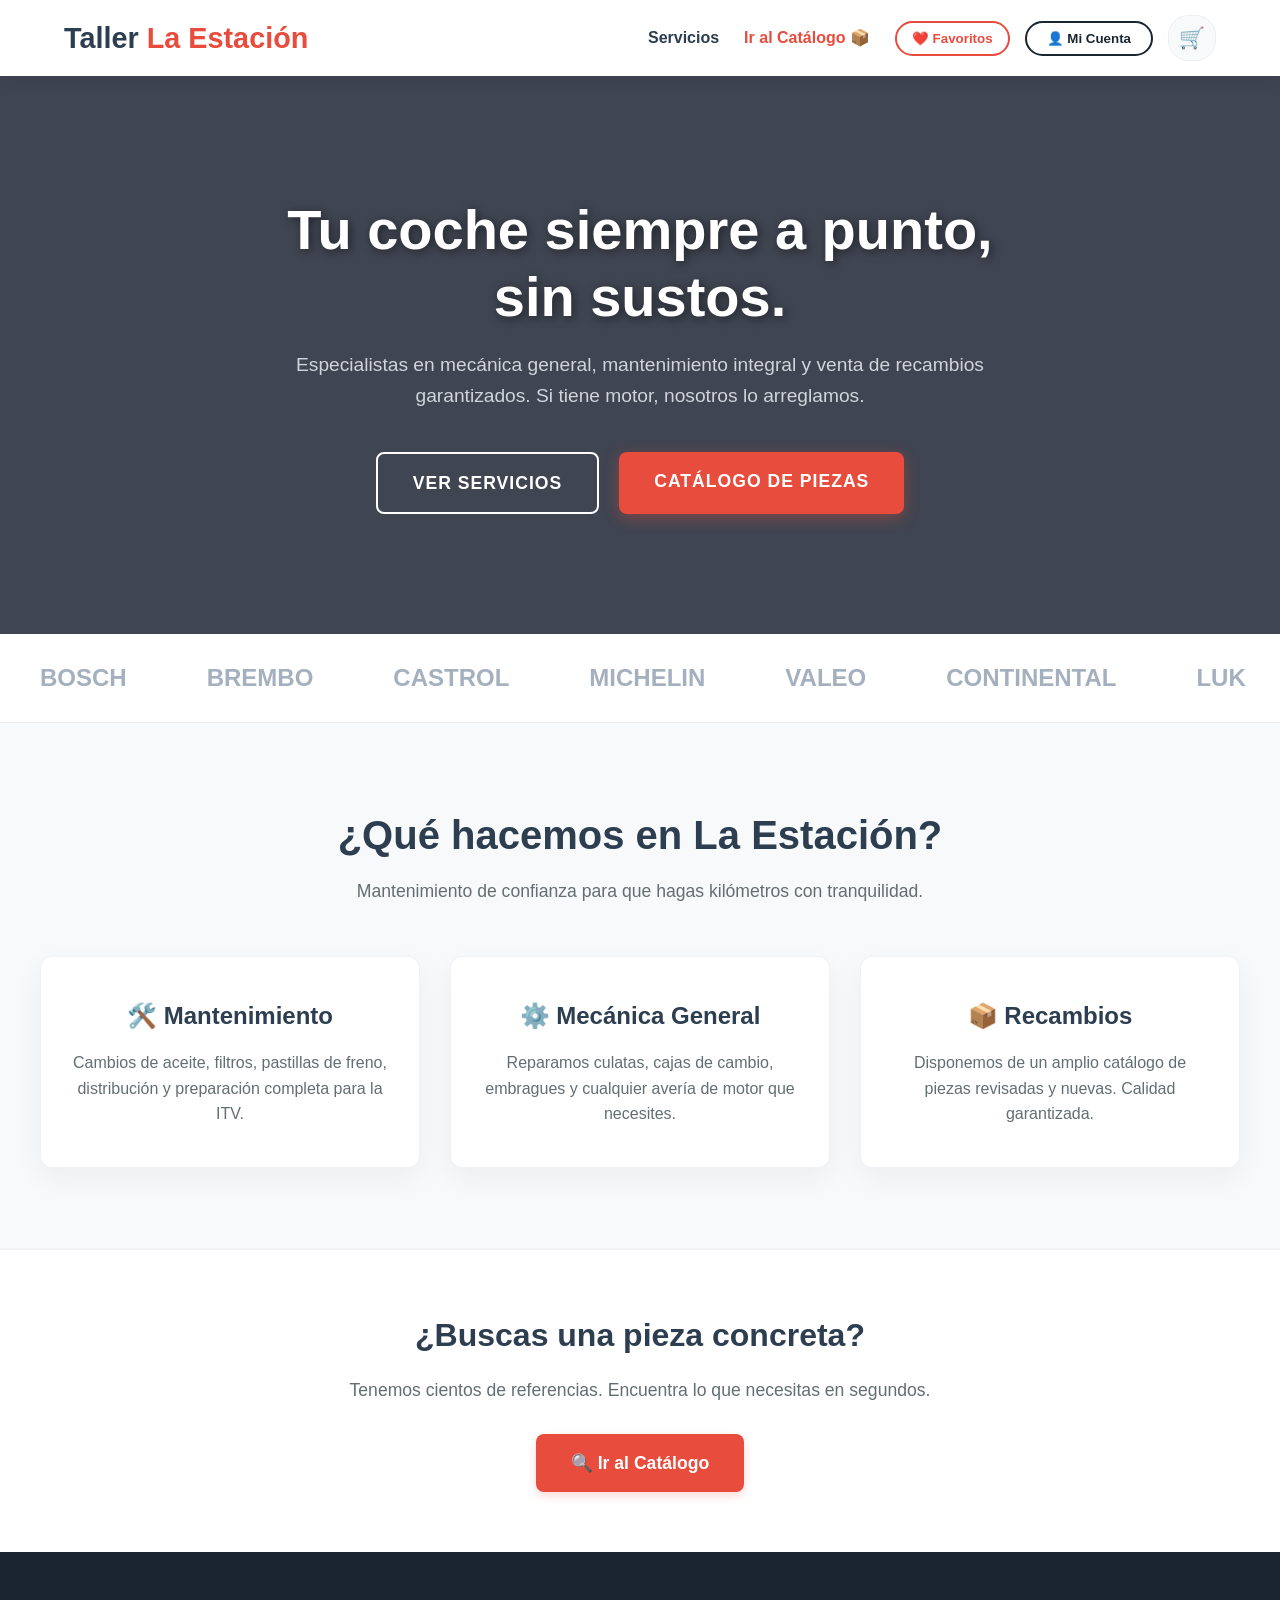
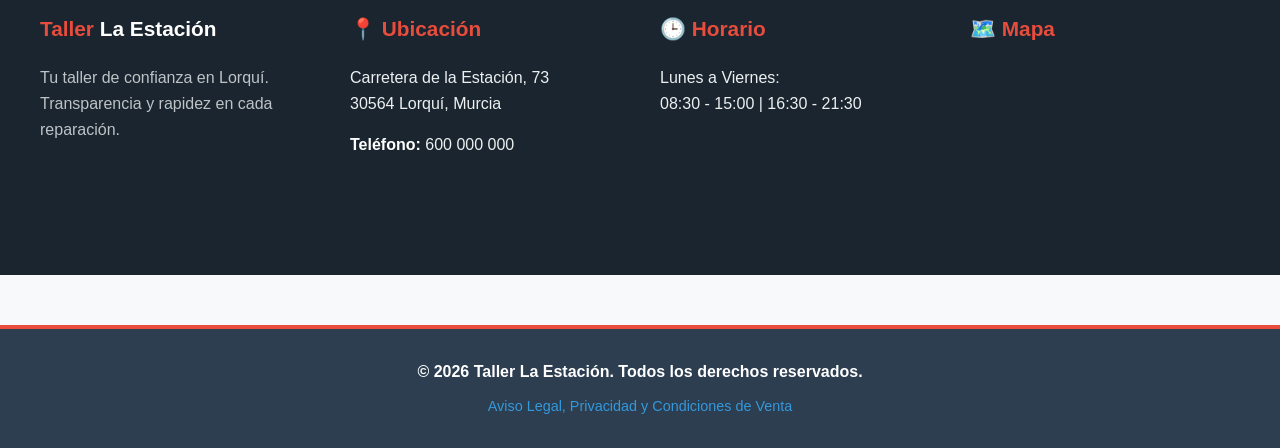
==== index.html @ 9301e105 "ya" ====
<!DOCTYPE html>
<html lang="es">
<head>
    <meta charset="UTF-8">
    <meta name="viewport" content="width=device-width, initial-scale=1.0">
    <title>Taller La Estación | Recambios y Mecánica</title>
    <link rel="stylesheet" href="css/style.css">
    
    <style>
        /* Hero Section Premium */
        .hero {
            background-image: linear-gradient(rgba(17, 24, 39, 0.8), rgba(17, 24, 39, 0.8)), url('https://images.unsplash.com/photo-1619642751034-765dfdf7c58e?q=80&w=1920&auto=format&fit=crop');
            background-size: cover;
            background-position: center;
            background-attachment: fixed;
            color: white;
            padding: 120px 20px;
            text-align: center;
        }

        .hero-contenido { max-width: 800px; margin: 0 auto; animation: aparecer 1s ease-out; }
        @keyframes aparecer { from { opacity: 0; transform: translateY(20px); } to { opacity: 1; transform: translateY(0); } }

        .hero h1 { font-size: 3.5em; margin-bottom: 20px; line-height: 1.2; text-shadow: 2px 2px 10px rgba(0,0,0,0.5); }
        .hero p { font-size: 1.2em; margin-bottom: 40px; color: #d1d5db; line-height: 1.6; }

        .botones-hero { display: flex; gap: 20px; justify-content: center; flex-wrap: wrap; }
        .botones-hero .btn-rojo { padding: 15px 35px; font-size: 1.1em; border-radius: 8px; box-shadow: 0 4px 15px rgba(231, 76, 60, 0.4); text-transform: uppercase; letter-spacing: 1px; }

        /* ANIMACIÓN CINTA DE MARCAS */
        .marcas-asociadas {
            background: #fff;
            padding: 25px 0;
            border-bottom: 1px solid #eee;
            overflow: hidden;
            white-space: nowrap;
        }
        .marcas-track {
            display: inline-block;
            animation: carrusel 20s linear infinite;
        }
        .marcas-track:hover { animation-play-state: paused; }
        .marcas-track span {
            margin: 0 40px;
            font-size: 1.5em;
            font-weight: bold;
            color: #a4b0be;
            text-transform: uppercase;
            display: inline-block;
            transition: all 0.3s ease;
            cursor: pointer;
        }
        .marcas-track span:hover {
            color: #e74c3c;
            transform: scale(1.2);
            text-shadow: 0 4px 10px rgba(231, 76, 60, 0.2);
        }
        @keyframes carrusel {
            0% { transform: translateX(0); }
            100% { transform: translateX(-50%); }
        }

        /* Tarjetas de Servicios */
        .seccion-servicios { padding: 80px 20px; background-color: #f8f9fa; }
        .titulo-seccion { text-align: center; margin-bottom: 50px; }
        .titulo-seccion h2 { font-size: 2.5em; color: #2c3e50; margin-bottom: 10px; }
        .grid-servicios { display: grid; grid-template-columns: repeat(auto-fit, minmax(300px, 1fr)); gap: 30px; max-width: 1200px; margin: 0 auto; }
        .tarjeta-servicio { background: white; padding: 40px 30px; border-radius: 12px; box-shadow: 0 10px 30px rgba(0,0,0,0.05); transition: all 0.3s; border: 1px solid #f1f2f6; text-align: center; }
        .tarjeta-servicio:hover { transform: translateY(-10px); box-shadow: 0 15px 40px rgba(0,0,0,0.1); border-color: #e74c3c; }
        .tarjeta-servicio h3 { color: #2c3e50; font-size: 1.5em; margin-bottom: 15px; }
        .tarjeta-servicio p { color: #636e72; line-height: 1.6; }

        /* Footer */
        .pie-pagina { background: #1a252f; color: #ecf0f1; padding: 60px 20px 20px; }
        .footer-contenedor { display: grid; grid-template-columns: repeat(auto-fit, minmax(250px, 1fr)); gap: 40px; max-width: 1200px; margin: 0 auto; margin-bottom: 40px; }
        .footer-columna h3 { color: #e74c3c; margin-bottom: 20px; font-size: 1.3em; }
        .footer-creditos { text-align: center; border-top: 1px solid #2c3e50; padding-top: 20px; color: #7f8c8d; }

        /* AJUSTES PARA MÓVIL */
        @media (max-width: 768px) {
            .cabecera { flex-direction: column; height: auto; padding: 15px; gap: 15px; }
            .logo h2 { font-size: 1.6em !important; }
            .menu { gap: 25px; width: 100%; justify-content: center; flex-wrap: wrap; }
            .menu a { font-size: 0.95em; }
            .hero { padding: 80px 15px; }
            .hero h1 { font-size: 2.2em; }
            .hero p { font-size: 1.1em; }
            .botones-hero { flex-direction: column; width: 100%; padding: 0 20px; }
            .botones-hero .btn-rojo { width: 100%; text-align: center; }
            .titulo-seccion h2 { font-size: 2em; }
        }
    </style>
</head>
<body>

    <header class="cabecera">
        <div class="logo">
            <h2 style="margin: 0; color: #2c3e50; font-size: 1.8em; transition: 0.3s;">Taller <span style="color: #e74c3c;">La Estación</span></h2>
        </div>
        <nav class="menu">
            <a href="index.html#servicios" style="font-weight: bold; color: #2c3e50; text-decoration: none;">Servicios</a>
            <a href="recambios.html" style="font-weight: bold; color: #e74c3c; text-decoration: none;">Ir al Catálogo 📦</a>
            
            <div style="margin-left: auto; display: flex; align-items: center; gap: 15px;">
                <button onclick="verFavoritos()" style="background: transparent; color: #e74c3c; border: 2px solid #e74c3c; padding: 8px 15px; border-radius: 25px; font-weight: bold; cursor: pointer; transition: all 0.3s ease;">❤️ Favoritos</button>
                
                <button onclick="abrirLogin()" id="btn-usuario-nav" style="background: transparent; color: #1a252f; border: 2px solid #1a252f; padding: 8px 20px; border-radius: 25px; font-weight: bold; cursor: pointer; transition: all 0.3s ease;">👤 Mi Cuenta</button>

                <div id="contenedor-carrito-nav" onclick="abrirPanelCarrito()" style="position: relative; cursor: pointer; display: flex; align-items: center; background: #f8f9fa; padding: 5px 10px; border-radius: 20px; border: 1px solid #eee;">
                    <span style="font-size: 1.3em;">🛒</span>
                    <span id="contador-carrito" style="position: absolute; top: -5px; right: -5px; background: #e74c3c; color: white; border-radius: 50%; padding: 2px 6px; font-size: 0.75em; font-weight: 900; display: none;">0</span>
                </div>
            </div>
        </nav>
    </header>

    <section class="hero">
        <div class="hero-contenido">
            <h1>Tu coche siempre a punto, sin sustos.</h1>
            <p>Especialistas en mecánica general, mantenimiento integral y venta de recambios garantizados. Si tiene motor, nosotros lo arreglamos.</p>
            <div class="botones-hero">
                <a href="#servicios" class="btn-rojo" style="background: transparent; border: 2px solid white; box-shadow: none; text-decoration: none; color: white;">Ver Servicios</a>
                <a href="recambios.html" class="btn-rojo" style="text-decoration: none; color: white;">Catálogo de Piezas</a>
            </div>
        </div>
    </section>

    <section class="marcas-asociadas">
        <div class="marcas-track">
            <span>BOSCH</span><span>Brembo</span><span>Castrol</span><span>Michelin</span><span>Valeo</span><span>Continental</span><span>LUK</span>
            <span>BOSCH</span><span>Brembo</span><span>Castrol</span><span>Michelin</span><span>Valeo</span><span>Continental</span><span>LUK</span>
        </div>
    </section>

    <section id="servicios" class="seccion-servicios">
        <div class="titulo-seccion">
            <h2>¿Qué hacemos en La Estación?</h2>
            <p style="color: #636e72; font-size: 1.1em;">Mantenimiento de confianza para que hagas kilómetros con tranquilidad.</p>
        </div>

        <div class="grid-servicios">
            <div class="tarjeta-servicio">
                <h3>🛠️ Mantenimiento</h3>
                <p>Cambios de aceite, filtros, pastillas de freno, distribución y preparación completa para la ITV.</p>
            </div>

            <div class="tarjeta-servicio">
                <h3>⚙️ Mecánica General</h3>
                <p>Reparamos culatas, cajas de cambio, embragues y cualquier avería de motor que necesites.</p>
            </div>

            <div class="tarjeta-servicio">
                <h3>📦 Recambios</h3>
                <p>Disponemos de un amplio catálogo de piezas revisadas y nuevas. Calidad garantizada.</p>
            </div>
        </div>
    </section>
    
    <section class="llamada-catalogo" style="text-align: center; padding: 60px 20px; background-color: #fff; border-top: 2px solid #f1f2f6;">
        <h2 style="font-size: 2em; color: #2c3e50; margin-bottom: 15px;">¿Buscas una pieza concreta?</h2>
        <p style="font-size: 1.1em; color: #636e72; margin-bottom: 30px; max-width: 600px; margin-left: auto; margin-right: auto; line-height: 1.6;">Tenemos cientos de referencias. Encuentra lo que necesitas en segundos.</p>
        <a href="recambios.html" class="btn-rojo" style="font-size: 1.1em; padding: 15px 35px; border-radius: 8px; text-decoration: none; color: white; display: inline-block;">🔍 Ir al Catálogo</a>
    </section>

    <footer id="contacto" class="pie-pagina">
        <div class="footer-contenedor">
            <div class="footer-columna">
                <h3>Taller <span style="color: white;">La Estación</span></h3>
                <p style="color: #bdc3c7; line-height: 1.6;">Tu taller de confianza en Lorquí. Transparencia y rapidez en cada reparación.</p>
            </div>

            <div class="footer-columna">
                <h3>📍 Ubicación</h3>
                <p>Carretera de la Estación, 73</p>
                <p>30564 Lorquí, Murcia</p>
                <p style="margin-top: 15px;"><strong style="color: white;">Teléfono:</strong> 600 000 000</p>
            </div>

            <div class="footer-columna">
                <h3>🕒 Horario</h3>
                <p>Lunes a Viernes:</p>
                <p>08:30 - 15:00 | 16:30 - 21:30</p>
            </div>

            <div class="footer-columna columna-mapa">
                <h3>🗺️ Mapa</h3>
                <div style="border-radius: 8px; overflow: hidden; height: 150px;">
                    <iframe src="https://maps.google.com/maps?q=Carretera%20de%20la%20Estaci%C3%B3n%2C%2073%2C%2030564%20Lorqu%C3%AD%2C%20Murcia&t=&z=15&ie=UTF8&iwloc=&output=embed" width="100%" height="100%" style="border:0;" allowfullscreen="" loading="lazy"></iframe>
                </div>
            </div>
        </div>
        
       
    </footer>

    <div id="panel-carrito" style="position: fixed; top: 0; right: -400px; width: 350px; height: 100%; background: white; z-index: 3000; box-shadow: -5px 0 30px rgba(0,0,0,0.2); transition: 0.4s; display: flex; flex-direction: column;">
        <div style="padding: 25px; background: #2c3e50; color: white; display: flex; justify-content: space-between; align-items: center;">
            <h3 style="margin: 0;">Tu Cesta 📦</h3>
            <span onclick="cerrarPanelCarrito()" style="cursor: pointer; font-size: 1.5em;">×</span>
        </div>
        <div id="lista-carrito" style="flex-grow: 1; overflow-y: auto; padding: 20px;">
            <p style="text-align: center; color: #aaa; margin-top: 50px;">Tu cesta está vacía...</p>
        </div>
        <label style="display:flex; align-items:flex-start; gap:10px; font-size:0.8em; color:#7f8c8d; margin-bottom:15px; cursor:pointer; padding: 10px; background: #f8f9fa; border-radius: 6px; border: 1px solid #eee;">
                <input type="checkbox" id="checkbox-legal-carrito" style="margin-top:2px; transform: scale(1.2);">
                <span>He leído y acepto estrictamente las <a href="legal.html" target="_blank" style="color:#2980b9; text-decoration:underline;">Condiciones de Venta y Devolución</a>. Entiendo que <b>no se reembolsarán piezas manipuladas, montadas o manchadas de grasa</b>.</span>
        </label>
        <div id="footer-carrito" style="padding: 25px; border-top: 1px solid #eee; background: #f8f9fa;">
            <div style="display: flex; justify-content: space-between; margin-bottom: 20px; font-weight: bold; font-size: 1.2em;">
                <span>TOTAL:</span>
                <span id="total-precio-carrito">0.00€</span>
            </div>
            <button onclick="comprobarCheckout()" class="btn-rojo" style="width: 100%; padding: 15px; font-size: 1.1em;">TRAMITAR PEDIDO 💳</button>
        </div>
    </div>
    <div id="overlay-carrito" onclick="cerrarPanelCarrito()" style="display: none; position: fixed; top: 0; left: 0; width: 100%; height: 100%; background: rgba(0,0,0,0.5); z-index: 2999;"></div>

    <div id="modal-login" class="modal-overlay">
        <div id="auth-card" class="modal-auth-content" style="background: white; width: 90%; max-width: 400px; padding: 40px; border-radius: 20px; position: relative; text-align: center; box-shadow: 0 20px 40px rgba(0,0,0,0.3);">
            <span onclick="cerrarLogin()" style="position: absolute; top: 15px; right: 20px; font-size: 1.5em; cursor: pointer; color: #aaa;">×</span>
            <div id="icono-auth" class="icono-animado" style="font-size: 3.5em; margin-bottom: 10px;">🔑</div>
            <h2 id="titulo-login" style="color: #2c3e50; font-weight: 800; margin-bottom: 5px;">Iniciar Sesión</h2>
            <p id="subtitulo-login" style="color: #7f8c8d; margin-bottom: 25px;">Acceso para clientes de La Estación</p>
            <div id="mensaje-auth" style="display: none; padding: 12px; border-radius: 10px; margin-bottom: 15px; font-size: 0.9em; font-weight: bold;"></div>

            <button onclick="loginGoogle()" style="width: 100%; background: white; color: #333; padding: 12px; border: 2px solid #eee; border-radius: 12px; font-weight: bold; cursor: pointer; display: flex; align-items: center; justify-content: center; gap: 10px; margin-bottom: 15px;">
                <img src="https://upload.wikimedia.org/wikipedia/commons/5/53/Google_%22G%22_Logo.svg" style="width: 20px;"> Continuar con Google
            </button>
            <div style="display: flex; align-items: center; margin-bottom: 15px; color: #aaa; font-size: 0.8em;"><hr style="flex: 1; border: none; border-top: 1px solid #eee;"><span style="padding: 0 10px;">o con tu email</span><hr style="flex: 1; border: none; border-top: 1px solid #eee;"></div>

            <!-- Aquí está el formulario que evita recargas extrañas -->
            <form onsubmit="event.preventDefault(); procesarAuth();" style="margin: 0; padding: 0;">
                <input type="email" id="email-login" placeholder="ejemplo@correo.com" required style="width: 100%; padding: 12px; margin-bottom: 15px; border: 2px solid #eee; border-radius: 10px; outline: none; box-sizing: border-box;">
                <input type="password" id="pass-login" placeholder="Contraseña" required style="width: 100%; padding: 12px; margin-bottom: 5px; border: 2px solid #eee; border-radius: 10px; outline: none; box-sizing: border-box;">
                
                <div id="contenedor-recuperar" style="text-align: right; margin-bottom: 15px;"><span onclick="recuperarPass()" style="font-size: 0.8em; color: #7f8c8d; cursor: pointer; text-decoration: underline;">¿Has olvidado tu contraseña?</span></div>
                <div id="reglas-pass" style="display: none; text-align: left; font-size: 0.8em; color: #e74c3c; margin-bottom: 20px; background: #fdf2f2; padding: 10px; border-radius: 8px;"><div id="regla-longitud">❌ Mínimo 6 caracteres</div><div id="regla-numero">❌ Debe contener un número</div></div>

                <button type="submit" id="btn-accion-login" style="width: 100%; background: #e74c3c; color: white; padding: 16px; border: none; border-radius: 12px; font-weight: 800; cursor: pointer; transition: 0.3s;">ENTRAR</button>
            </form>
            <p style="margin-top: 25px; font-size: 0.9em; color: #636e72;"><span id="texto-cambio-auth">¿Eres nuevo por aquí?</span><br><b onclick="cambiarModoAuth()" id="link-cambio-auth" style="color: #e74c3c; cursor: pointer;">Crear una cuenta nueva</b></p>
        </div>
    </div>
    <script src="https://cdn.jsdelivr.net/npm/@supabase/supabase-js@2"></script>
    <script src="js/motor.js"></script>
<footer style="text-align: center; padding: 30px 20px; margin-top: 50px; background: #2c3e50; color: #bdc3c7; border-top: 4px solid #e74c3c;">
        <p style="margin: 0 0 10px 0; font-weight: bold; color: white;">© 2026 Taller La Estación. Todos los derechos reservados.</p>
        <p style="margin: 0; font-size: 0.9em;">
            <a href="legal.html" style="color: #3498db; text-decoration: none; transition: 0.2s;" onmouseover="this.style.color='#f1c40f'" onmouseout="this.style.color='#3498db'">Aviso Legal, Privacidad y Condiciones de Venta</a>
        </p>
</footer>

</body>
</html>
---- css/style.css ----
/* ==========================================
   VARIABLES DE DISEÑO (Taller La Estación)
   ========================================== */
:root {
    --rojo-motor: #e74c3c;
    --naranja-accent: #ff9f43; /* Ese naranjita que te molaba */
    --oscuro: #1a252f;
    --texto: #2d3436;
    --texto-suave: #636e72;
    --fondo-gris: #f8f9fa;
    --blanco: #ffffff;
    --sombra: 0 4px 15px rgba(0,0,0,0.08);
}

/* --- RESETEO Y BASE --- */
* { margin: 0; padding: 0; box-sizing: border-box; font-family: 'Segoe UI', Roboto, Helvetica, Arial, sans-serif; }
html { scroll-behavior: smooth; }
body { background-color: var(--fondo-gris); color: var(--texto); line-height: 1.6; }

/* --- CABECERA (Header) --- */
.cabecera { background-color: var(--blanco); display: flex; justify-content: space-between; align-items: center; padding: 15px 5%; box-shadow: var(--sombra); position: sticky; top: 0; z-index: 1000; transition: all 0.3s ease; }
.logo h2 { color: var(--oscuro); font-size: 1.6em; font-weight: 800; }
.logo span { color: var(--rojo-motor); }
.menu { display: flex; align-items: center; gap: 25px; }
.menu a { text-decoration: none; color: var(--oscuro); font-weight: 700; transition: 0.3s; }
.menu a:hover { color: var(--rojo-motor); }

/* --- BOTONES PREMIUM --- */
.btn-rojo { display: inline-block; background-color: var(--rojo-motor); color: white !important; padding: 12px 24px; border-radius: 8px; text-decoration: none; font-weight: bold; border: none; transition: all 0.3s cubic-bezier(0.175, 0.885, 0.32, 1.275); cursor: pointer; box-shadow: 0 4px 10px rgba(231, 76, 60, 0.2); }
.btn-rojo:hover { transform: translateY(-3px); box-shadow: 0 6px 20px rgba(231, 76, 60, 0.4); background-color: #c0392b; }

/* --- MARCAS ASOCIADAS (Carrusel) --- */
.marcas-asociadas { background: var(--blanco); padding: 30px 0; border-bottom: 1px solid #eee; overflow: hidden; }
.marcas-track { display: flex; width: max-content; animation: carrusel 25s linear infinite; }
.marcas-track:hover { animation-play-state: paused; }
.marcas-track span { margin: 0 40px; font-size: 1.6em; font-weight: 900; color: #ced4da; text-transform: uppercase; transition: 0.3s; cursor: default; }
.marcas-track span:hover { color: var(--naranja-accent); transform: scale(1.1); }
@keyframes carrusel { 0% { transform: translateX(0); } 100% { transform: translateX(-50%); } }

/* --- GRID DE PRODUCTOS (RECAMBIOS) --- */
#almacen-piezas { display: grid; grid-template-columns: repeat(auto-fill, minmax(200px, 1fr)); gap: 25px; padding: 20px 0; }
.tarjeta-recambio { background: var(--blanco); border-radius: 12px; border: 1px solid #eee; overflow: hidden; transition: 0.3s; display: flex; flex-direction: column; }
.tarjeta-recambio:hover { transform: translateY(-5px); box-shadow: 0 12px 30px rgba(0,0,0,0.1); border-color: var(--rojo-motor); }

/* --- SIDEBAR PEGAJOSO (Desktop) --- */
.sidebar-filtros { position: sticky; top: 90px; height: fit-content; max-height: calc(100vh - 110px); overflow-y: auto; padding-right: 10px; }
.sidebar-filtros::-webkit-scrollbar { width: 4px; }
.sidebar-filtros::-webkit-scrollbar-thumb { background: #ddd; border-radius: 10px; }

/* --- CHIPS DE FILTROS --- */
.chip-filtro { background: #eef2f3; padding: 6px 12px; border-radius: 20px; font-size: 0.85em; font-weight: bold; color: var(--oscuro); border: 1px solid #dfe6e9; cursor: pointer; }
.chip-filtro:hover { background: var(--rojo-motor); color: white; }

/* --- SISTEMA DE PAGINACIÓN --- */
#paginacion-contenedor { display: flex; justify-content: center; align-items: center; gap: 10px; margin: 40px 0; padding: 20px; flex-wrap: wrap; width: 100%; }
.btn-paginacion { background: #ffffff; color: #2c3e50; border: 2px solid #dfe4ea; padding: 10px 18px; border-radius: 10px; font-weight: 800; cursor: pointer; transition: all 0.3s cubic-bezier(0.175, 0.885, 0.32, 1.275); font-size: 0.95em; box-shadow: 0 2px 5px rgba(0,0,0,0.03); }
.btn-paginacion:hover { background: #2c3e50; color: white; border-color: #2c3e50; transform: translateY(-3px); box-shadow: 0 5px 15px rgba(0,0,0,0.1); }
.btn-paginacion.activa { background: var(--rojo-motor, #e74c3c); color: white; border-color: var(--rojo-motor, #e74c3c); box-shadow: 0 4px 12px rgba(231, 76, 60, 0.3); transform: scale(1.1); }
.btn-paginacion[onclick*="Anterior"], .btn-paginacion[onclick*="Siguiente"] { background: #f8f9fa; border-style: dashed; }

/* --- ESCUDO ANTI-MODO OSCURO --- */
.tarjeta-recambio div[onclick], .modal-zona-foto, #foto-main { background-color: #ffffff !important; mix-blend-mode: normal; }
.tarjeta-recambio img, #foto-main { mix-blend-mode: multiply !important; }

/* --- MODAL (Ventana de detalles) --- */
.modal-overlay { display: none; position: fixed; top: 0; left: 0; width: 100%; height: 100%; background: rgba(0,0,0,0.7); backdrop-filter: blur(5px); z-index: 2000; align-items: center; justify-content: center; }
/* --- MODAL (Ventana de detalles con freno de altura) --- */
.modal-box { 
    background: white; 
    width: 90%; 
    max-width: 900px; 
    border-radius: 15px; 
    position: relative; 
    animation: slideUp 0.3s ease-out;
    /* MAGIA AQUÍ: Le decimos que nunca sea más alto que la pantalla y que haga scroll */
    max-height: 90vh; 
    overflow-y: auto; 
}
/* Barra de scroll bonita para el modal */
.modal-box::-webkit-scrollbar { width: 8px; }
.modal-box::-webkit-scrollbar-thumb { background: #bdc3c7; border-radius: 10px; }
/* --- LOGIN Y CARRITO (NUEVO) --- */
.modal-auth-content { 
    transition: all 0.4s ease; 
    border-top: 8px solid var(--rojo-motor); 
    animation: slideUp 0.3s ease-out; 
    /* LA MAGIA ELÁSTICA: Nunca será más alto que la pantalla y tendrá scroll */
    max-height: 85vh; 
    overflow-y: auto; 
    box-sizing: border-box;
}
/* Estilo de la barrita de scroll interna para que quede profesional */
.modal-auth-content::-webkit-scrollbar { width: 6px; }
.modal-auth-content::-webkit-scrollbar-thumb { background-color: #ccc; border-radius: 10px; }

.modo-registro-activo { border-top-color: #27ae60 !important; background: linear-gradient(to bottom, #f0fff4, #ffffff) !important; }
.icono-animado { transition: all 0.5s cubic-bezier(0.175, 0.885, 0.32, 1.275); display: inline-block; }
.icono-girar { transform: rotateY(360deg) scale(1.2); }
@keyframes latidoFavorito { 0% { transform: scale(1); } 50% { transform: scale(1.3); } 100% { transform: scale(1); } }
.btn-icono-accion.fav-activo { background: #ffeaa7 !important; animation: latidoFavorito 0.4s cubic-bezier(0.175, 0.885, 0.32, 1.275); }
@keyframes slideUp { from { transform: translateY(30px); opacity: 0; } to { transform: translateY(0); opacity: 1; } }
/* --- MÓVIL (AJUSTES CLÍNICOS) --- */
@media (max-width: 768px) {
    .cabecera { flex-direction: column; padding: 15px; text-align: center; }
    .menu { margin-top: 15px; gap: 15px; flex-wrap: wrap; justify-content: center; width: 100%; }
    .hero h1 { font-size: 2em; }
    .sidebar-filtros { position: relative; top: 0; max-height: none; margin-bottom: 20px; }
    #almacen-piezas { grid-template-columns: repeat(auto-fill, minmax(240px, 1fr)); gap: 15px; }
}

@media (max-width: 480px) {
    .cabecera { padding: 10px 5px !important; }
    .menu { display: flex; flex-direction: column !important; align-items: center; gap: 8px !important; margin-top: 10px; }
    .menu a, .menu span { margin: 0 !important; padding: 5px !important; font-size: 0.85em !important; display: block; width: 100%; text-align: center; }
    .logo h2 { font-size: 1.3em !important; }
    .btn-paginacion { padding: 8px 14px; font-size: 0.85em; }
}
/* --- AÑADIDOS PARA EL PERFIL PRO Y TOASTS --- */
.contenido-perfil-tab { animation: aparecerPerfil 0.4s cubic-bezier(0.175, 0.885, 0.32, 1.275); }
@keyframes aparecerPerfil { 
    from { opacity: 0; transform: translateX(-20px); } 
    to { opacity: 1; transform: translateX(0); } 
}
#notificacion-flotante { 
    backdrop-filter: blur(10px); 
    border: 1px solid rgba(255,255,255,0.1); 
}
/* Tarjetas del Garaje */
.grid-coches { display: grid; grid-template-columns: repeat(auto-fill, minmax(250px, 1fr)); gap: 15px; margin-top: 15px; }
.card-coche { background: #f8f9fa; border: 2px solid #e0e0e0; border-radius: 12px; padding: 15px; position: relative; transition: 0.3s; }
.card-coche:hover { border-color: #3498db; box-shadow: 0 4px 10px rgba(0,0,0,0.1); }
.card-coche h4 { margin: 0 0 10px 0; color: #333; font-size: 1.1em; }
.btn-piezas { background: #3498db; color: white; padding: 8px; width: 100%; border: none; border-radius: 6px; cursor: pointer; font-weight: bold; margin-bottom: 10px; }
.btn-piezas:hover { background: #2980b9; }
.acciones-coche { display: flex; justify-content: space-between; gap: 10px; }
.btn-editar, .btn-borrar { flex: 1; padding: 5px; border: none; border-radius: 4px; cursor: pointer; font-size: 0.9em; }
.btn-editar { background: #f39c12; color: white; }
.btn-borrar { background: #e74c3c; color: white; }

/* Estilos para el Historial de Pedidos */
.tarjeta-pedido { background: #fff; border: 1px solid #e0e0e0; border-radius: 10px; overflow: hidden; box-shadow: 0 2px 8px rgba(0,0,0,0.03); }
.cabecera-pedido { background: #f8f9fa; padding: 15px 20px; border-bottom: 1px solid #eee; display: flex; justify-content: space-between; align-items: center; flex-wrap: wrap; gap: 10px; }
.info-pedido p { margin: 0; color: #636e72; font-size: 0.9em; }
.info-pedido strong { color: #2c3e50; }
.estado-pedido { background: #e3fcf7; color: #00b894; font-weight: bold; padding: 5px 12px; border-radius: 20px; font-size: 0.85em; }
.cuerpo-pedido { padding: 20px; }
.articulo-pedido { display: flex; align-items: center; gap: 15px; margin-bottom: 15px; padding-bottom: 15px; border-bottom: 1px dashed #eee; }
.articulo-pedido:last-child { margin-bottom: 0; padding-bottom: 0; border-bottom: none; }
.articulo-pedido img { width: 60px; height: 60px; object-fit: contain; background: #f9f9f9; border-radius: 8px; border: 1px solid #eee; }
.articulo-info h4 { margin: 0 0 5px 0; font-size: 1em; color: #2c3e50; }
.articulo-info span { color: #7f8c8d; font-size: 0.85em; font-family: monospace; background: #f1f2f6; padding: 2px 6px; border-radius: 4px; }
.pie-pedido { background: #f8f9fa; padding: 15px 20px; border-top: 1px solid #eee; text-align: right; }
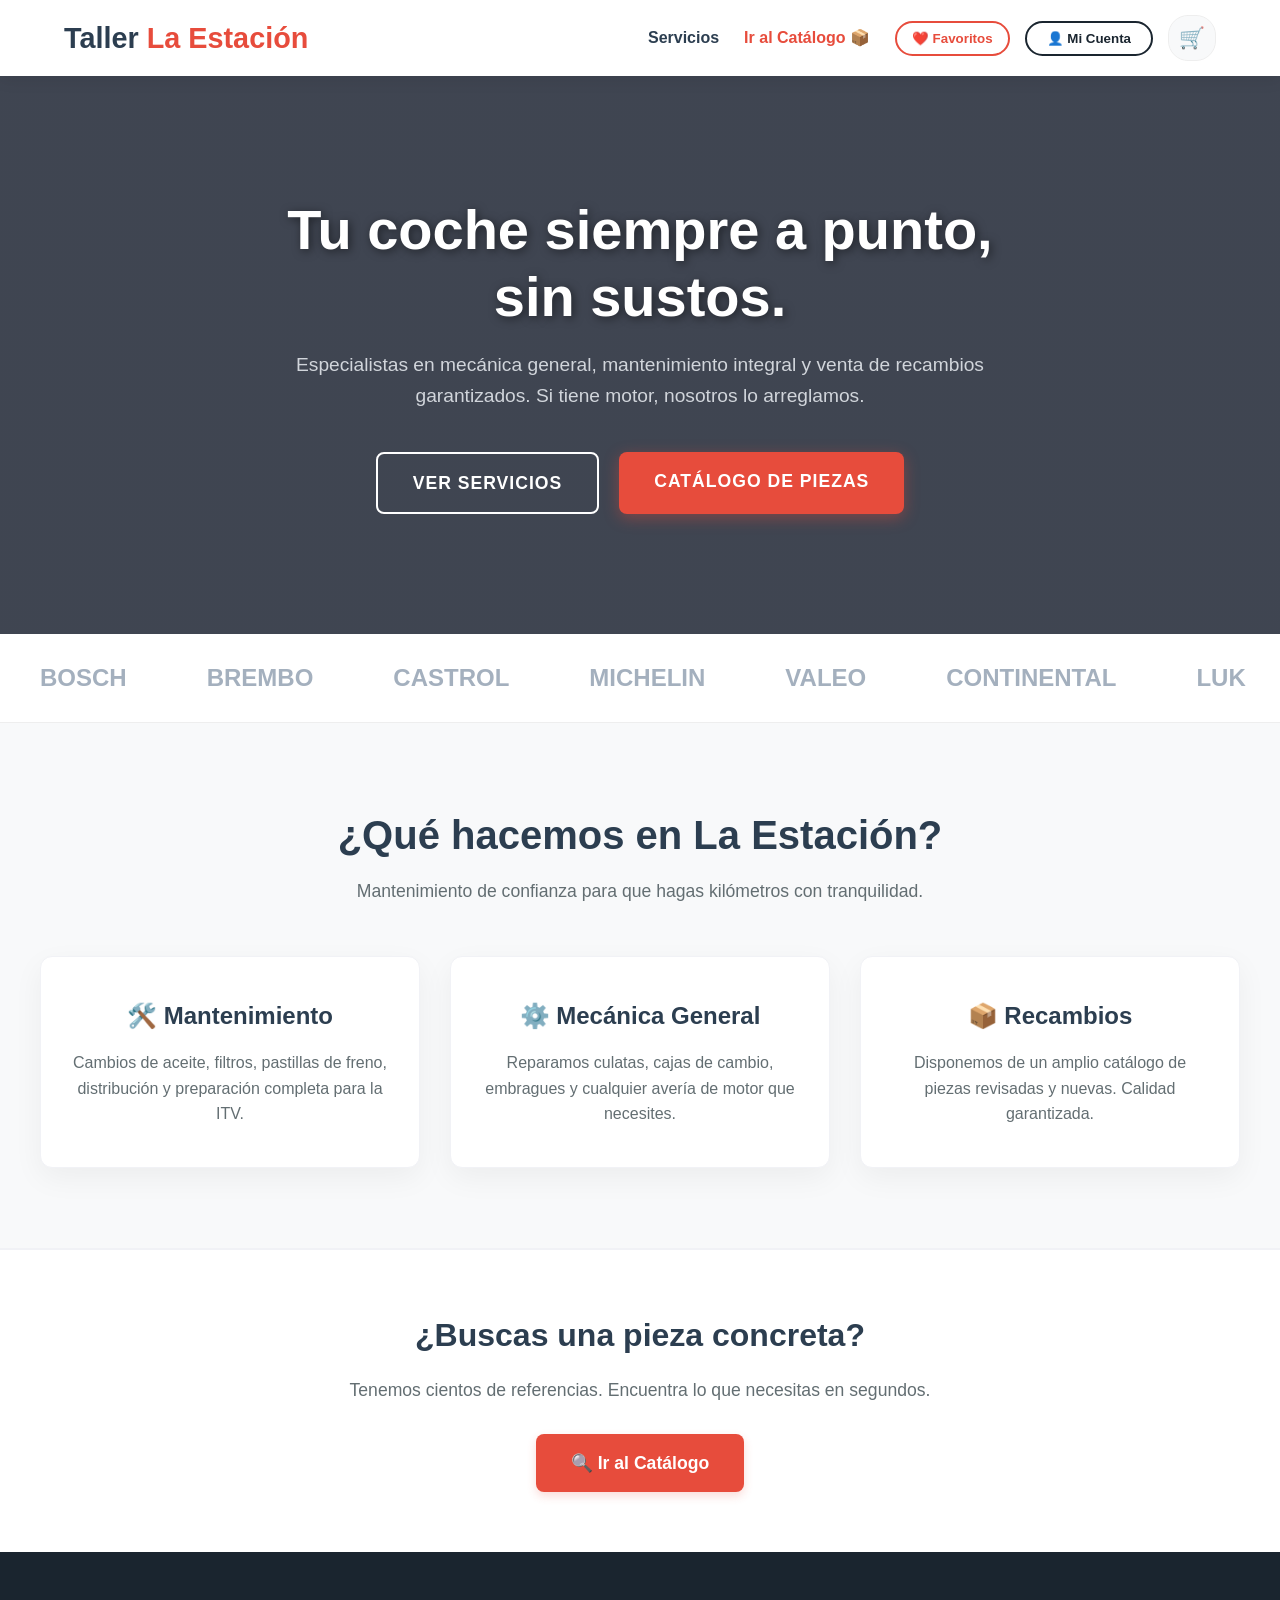
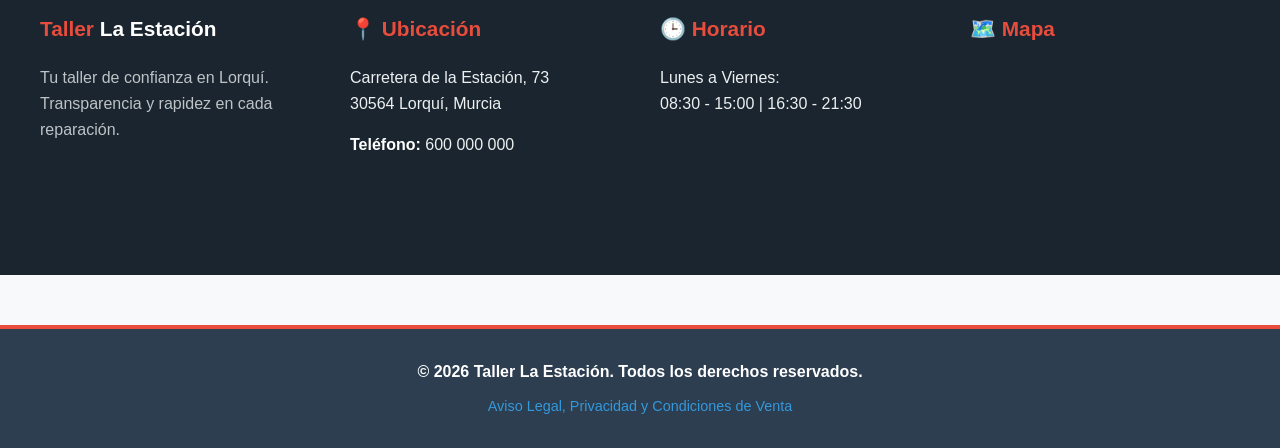
==== commit e6671148: "ns" ====
--- a/index.html
+++ b/index.html
@@ -4,6 +4,12 @@
     <meta charset="UTF-8">
     <meta name="viewport" content="width=device-width, initial-scale=1.0">
     <title>Taller La Estación | Recambios y Mecánica</title>
+    <meta name="description" content="Taller La Estación. Tu tienda online de recambios garantizados y piezas de segunda mano. ¡Encuentra lo que necesitas!">
+    
+    <meta property="og:title" content="Taller La Estación - Recambios de Confianza">
+    <meta property="og:description" content="Encuentra piezas garantizadas para tu coche. Compra online con total seguridad.">
+    <meta property="og:type" content="website">
+    <meta property="og:url" content="https://www.tu-dominio.com/"> <meta property="og:image" content="https://via.placeholder.com/600x315.png?text=Logo+Taller+La+Estacion"> <link rel="icon" href="https://via.placeholder.com/32.png?text=⚙️" type="image/png">
     <link rel="stylesheet" href="css/style.css">
     
     <style>
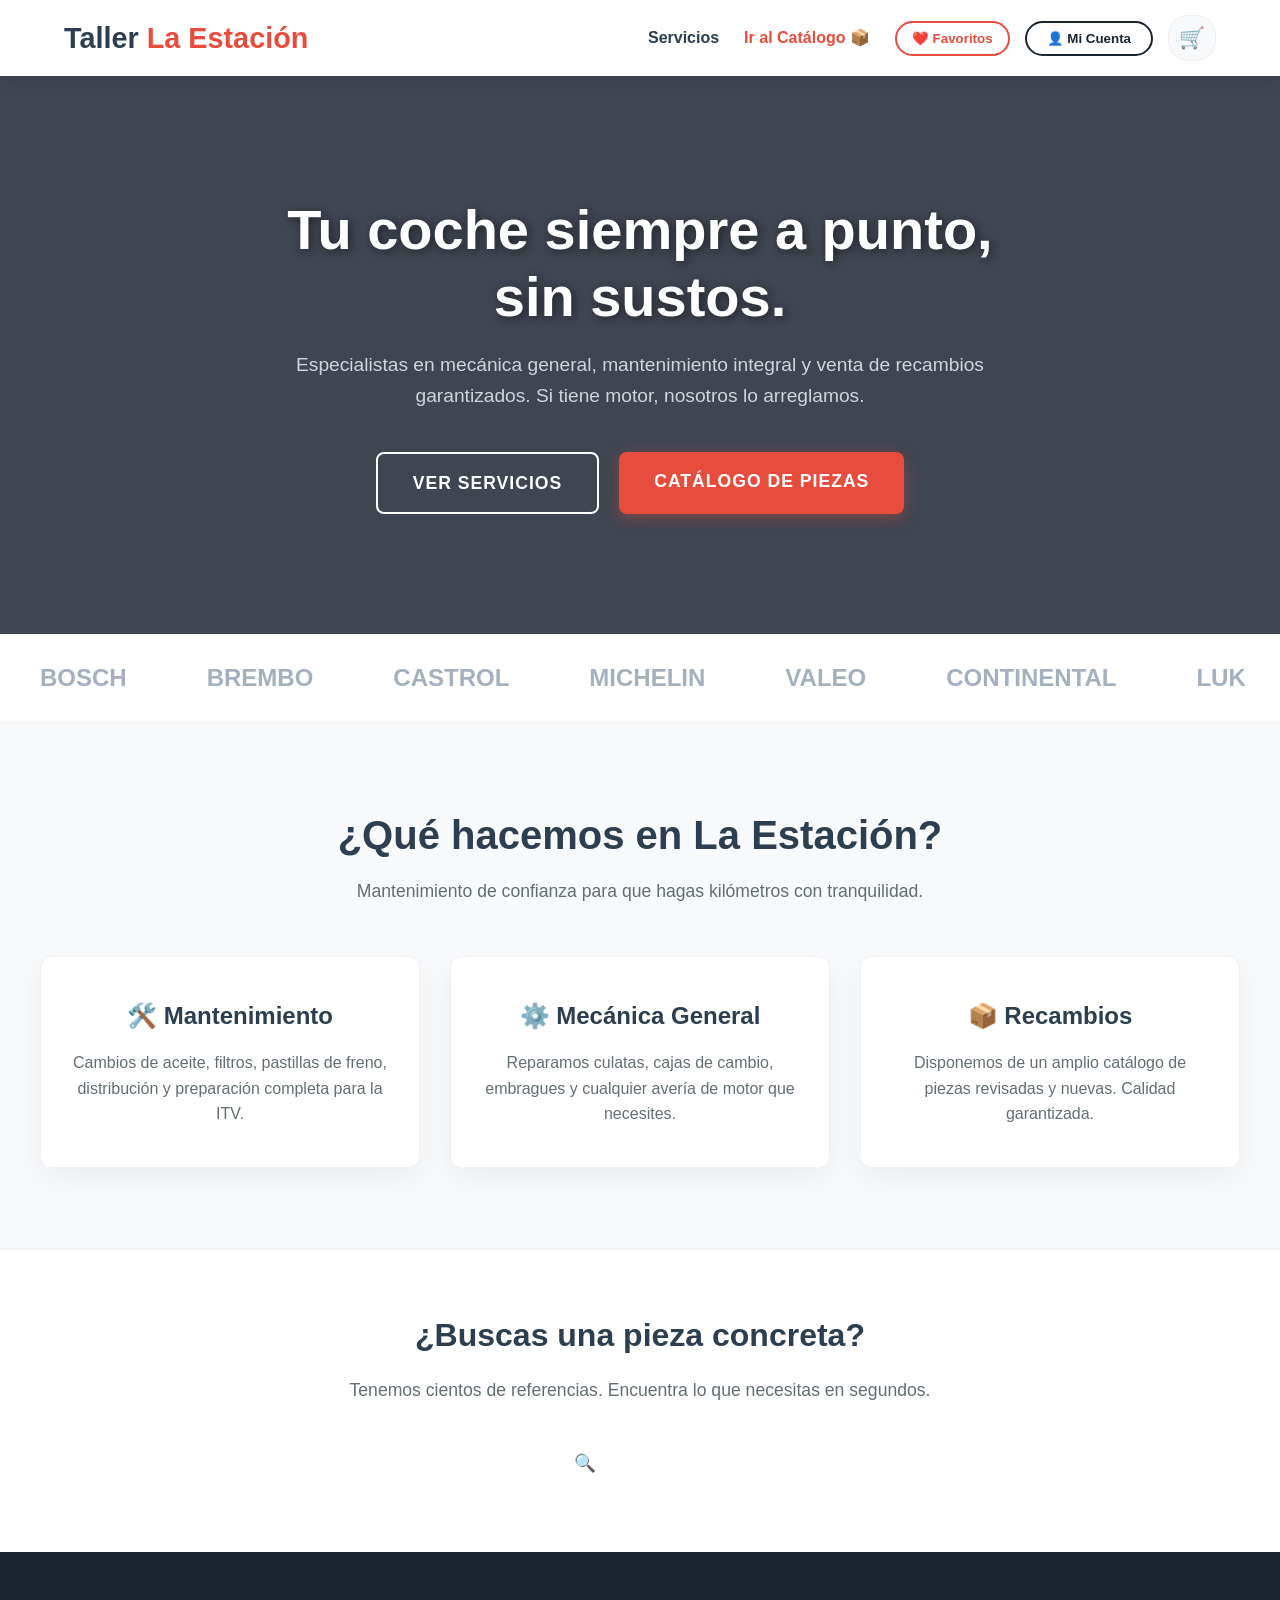
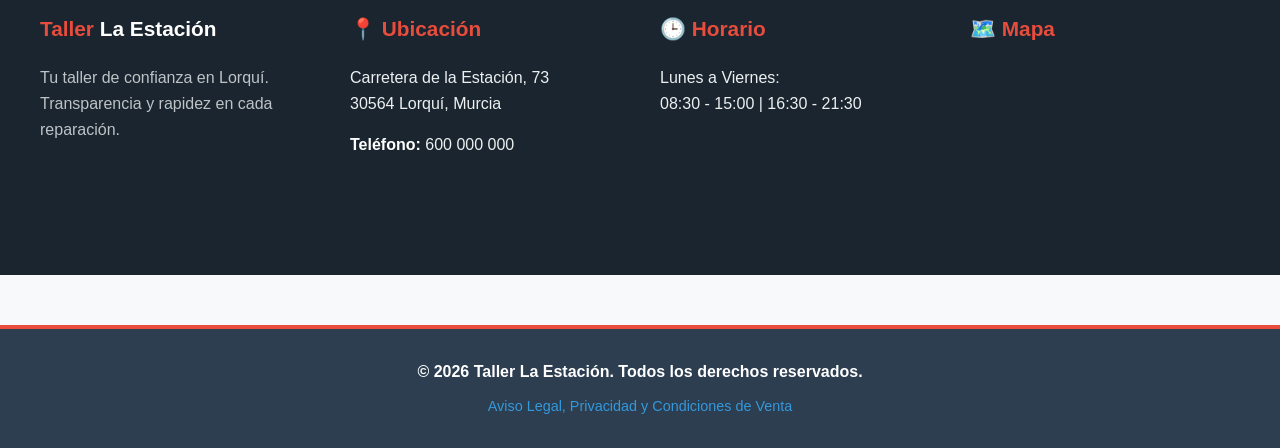
==== commit c8e91858: "probandoo" ====
--- a/index.html
+++ b/index.html
@@ -104,11 +104,11 @@
             <h2 style="margin: 0; color: #2c3e50; font-size: 1.8em; transition: 0.3s;">Taller <span style="color: #e74c3c;">La Estación</span></h2>
         </div>
         <nav class="menu">
-            <a href="index.html#servicios" style="font-weight: bold; color: #2c3e50; text-decoration: none;">Servicios</a>
+            <a href="index.html#servicios" class="oculto-en-movil" style="font-weight: bold; color: #2c3e50; text-decoration: none;">Servicios</a>
             <a href="recambios.html" style="font-weight: bold; color: #e74c3c; text-decoration: none;">Ir al Catálogo 📦</a>
             
             <div style="margin-left: auto; display: flex; align-items: center; gap: 15px;">
-                <button onclick="verFavoritos()" style="background: transparent; color: #e74c3c; border: 2px solid #e74c3c; padding: 8px 15px; border-radius: 25px; font-weight: bold; cursor: pointer; transition: all 0.3s ease;">❤️ Favoritos</button>
+                <button onclick="verFavoritos()" class="oculto-en-movil" style="background: transparent; color: #e74c3c; border: 2px solid #e74c3c; padding: 8px 15px; border-radius: 25px; font-weight: bold; cursor: pointer; transition: all 0.3s ease;">❤️ Favoritos</button>
                 
                 <button onclick="abrirLogin()" id="btn-usuario-nav" style="background: transparent; color: #1a252f; border: 2px solid #1a252f; padding: 8px 20px; border-radius: 25px; font-weight: bold; cursor: pointer; transition: all 0.3s ease;">👤 Mi Cuenta</button>
 
@@ -165,8 +165,10 @@
     <section class="llamada-catalogo" style="text-align: center; padding: 60px 20px; background-color: #fff; border-top: 2px solid #f1f2f6;">
         <h2 style="font-size: 2em; color: #2c3e50; margin-bottom: 15px;">¿Buscas una pieza concreta?</h2>
         <p style="font-size: 1.1em; color: #636e72; margin-bottom: 30px; max-width: 600px; margin-left: auto; margin-right: auto; line-height: 1.6;">Tenemos cientos de referencias. Encuentra lo que necesitas en segundos.</p>
-        <a href="recambios.html" class="btn-rojo" style="font-size: 1.1em; padding: 15px 35px; border-radius: 8px; text-decoration: none; color: white; display: inline-block;">🔍 Ir al Catálogo</a>
-    </section>
+        <a href="recambios.html" class="oculto-en-movil"  style="font-size: 1.1em; padding: 15px 35px; border-radius: 8px; text-decoration: none; color: white; display: inline-block;">🔍 Ir al Catálogo</a>
+    </section>
+
+
 
     <footer id="contacto" class="pie-pagina">
         <div class="footer-contenedor">
--- a/css/style.css
+++ b/css/style.css
@@ -3,7 +3,7 @@
    ========================================== */
 :root {
     --rojo-motor: #e74c3c;
-    --naranja-accent: #ff9f43; /* Ese naranjita que te molaba */
+    --naranja-accent: #ff9f43; 
     --oscuro: #1a252f;
     --texto: #2d3436;
     --texto-suave: #636e72;
@@ -13,140 +13,272 @@
 }
 
 /* --- RESETEO Y BASE --- */
-* { margin: 0; padding: 0; box-sizing: border-box; font-family: 'Segoe UI', Roboto, Helvetica, Arial, sans-serif; }
+* { margin: 0; padding: 0;
+box-sizing: border-box; font-family: 'Segoe UI', Roboto, Helvetica, Arial, sans-serif; 
+-webkit-tap-highlight-color: transparent; }
 html { scroll-behavior: smooth; }
-body { background-color: var(--fondo-gris); color: var(--texto); line-height: 1.6; }
+body { background-color: var(--fondo-gris); color: var(--texto);
+line-height: 1.6; }
 
 /* --- CABECERA (Header) --- */
-.cabecera { background-color: var(--blanco); display: flex; justify-content: space-between; align-items: center; padding: 15px 5%; box-shadow: var(--sombra); position: sticky; top: 0; z-index: 1000; transition: all 0.3s ease; }
-.logo h2 { color: var(--oscuro); font-size: 1.6em; font-weight: 800; }
+.cabecera { background-color: var(--blanco); display: flex; justify-content: space-between; align-items: center; padding: 15px 5%;
+box-shadow: var(--sombra); position: sticky; top: 0; z-index: 1000; transition: all 0.3s ease; }
+.logo h2 { color: var(--oscuro); font-size: 1.6em;
+font-weight: 800; }
 .logo span { color: var(--rojo-motor); }
 .menu { display: flex; align-items: center; gap: 25px; }
-.menu a { text-decoration: none; color: var(--oscuro); font-weight: 700; transition: 0.3s; }
+.menu a { text-decoration: none;
+color: var(--oscuro); font-weight: 700; transition: 0.3s; }
 .menu a:hover { color: var(--rojo-motor); }
 
 /* --- BOTONES PREMIUM --- */
-.btn-rojo { display: inline-block; background-color: var(--rojo-motor); color: white !important; padding: 12px 24px; border-radius: 8px; text-decoration: none; font-weight: bold; border: none; transition: all 0.3s cubic-bezier(0.175, 0.885, 0.32, 1.275); cursor: pointer; box-shadow: 0 4px 10px rgba(231, 76, 60, 0.2); }
-.btn-rojo:hover { transform: translateY(-3px); box-shadow: 0 6px 20px rgba(231, 76, 60, 0.4); background-color: #c0392b; }
+.btn-rojo { display: inline-block;
+background-color: var(--rojo-motor); color: white !important; padding: 12px 24px; border-radius: 8px; text-decoration: none; font-weight: bold; border: none;
+transition: all 0.3s cubic-bezier(0.175, 0.885, 0.32, 1.275); cursor: pointer; box-shadow: 0 4px 10px rgba(231, 76, 60, 0.2);
+}
+.btn-rojo:hover { transform: translateY(-3px); box-shadow: 0 6px 20px rgba(231, 76, 60, 0.4); background-color: #c0392b;
+}
 
 /* --- MARCAS ASOCIADAS (Carrusel) --- */
-.marcas-asociadas { background: var(--blanco); padding: 30px 0; border-bottom: 1px solid #eee; overflow: hidden; }
+.marcas-asociadas { background: var(--blanco); padding: 30px 0; border-bottom: 1px solid #eee; overflow: hidden;
+}
 .marcas-track { display: flex; width: max-content; animation: carrusel 25s linear infinite; }
-.marcas-track:hover { animation-play-state: paused; }
-.marcas-track span { margin: 0 40px; font-size: 1.6em; font-weight: 900; color: #ced4da; text-transform: uppercase; transition: 0.3s; cursor: default; }
+.marcas-track:hover { animation-play-state: paused;
+}
+.marcas-track span { margin: 0 40px; font-size: 1.6em; font-weight: 900; color: #ced4da; text-transform: uppercase; transition: 0.3s; cursor: default;
+}
 .marcas-track span:hover { color: var(--naranja-accent); transform: scale(1.1); }
-@keyframes carrusel { 0% { transform: translateX(0); } 100% { transform: translateX(-50%); } }
+@keyframes carrusel { 0% { transform: translateX(0); } 100% { transform: translateX(-50%);
+} }
 
 /* --- GRID DE PRODUCTOS (RECAMBIOS) --- */
-#almacen-piezas { display: grid; grid-template-columns: repeat(auto-fill, minmax(200px, 1fr)); gap: 25px; padding: 20px 0; }
-.tarjeta-recambio { background: var(--blanco); border-radius: 12px; border: 1px solid #eee; overflow: hidden; transition: 0.3s; display: flex; flex-direction: column; }
-.tarjeta-recambio:hover { transform: translateY(-5px); box-shadow: 0 12px 30px rgba(0,0,0,0.1); border-color: var(--rojo-motor); }
+#almacen-piezas { display: grid; grid-template-columns: repeat(auto-fill, minmax(200px, 1fr)); gap: 25px;
+padding: 20px 0; }
+.tarjeta-recambio { background: var(--blanco); border-radius: 12px; border: 1px solid #eee; overflow: hidden; transition: 0.3s; display: flex;
+flex-direction: column; }
+.tarjeta-recambio:hover { transform: translateY(-5px); box-shadow: 0 12px 30px rgba(0,0,0,0.1); border-color: var(--rojo-motor);
+}
 
 /* --- SIDEBAR PEGAJOSO (Desktop) --- */
-.sidebar-filtros { position: sticky; top: 90px; height: fit-content; max-height: calc(100vh - 110px); overflow-y: auto; padding-right: 10px; }
+.sidebar-filtros { position: sticky; top: 90px; height: fit-content; max-height: calc(100vh - 110px); overflow-y: auto;
+padding-right: 10px; }
 .sidebar-filtros::-webkit-scrollbar { width: 4px; }
-.sidebar-filtros::-webkit-scrollbar-thumb { background: #ddd; border-radius: 10px; }
+.sidebar-filtros::-webkit-scrollbar-thumb { background: #ddd; border-radius: 10px;
+}
 
 /* --- CHIPS DE FILTROS --- */
-.chip-filtro { background: #eef2f3; padding: 6px 12px; border-radius: 20px; font-size: 0.85em; font-weight: bold; color: var(--oscuro); border: 1px solid #dfe6e9; cursor: pointer; }
-.chip-filtro:hover { background: var(--rojo-motor); color: white; }
+.chip-filtro { background: #eef2f3; padding: 6px 12px; border-radius: 20px; font-size: 0.85em; font-weight: bold;
+color: var(--oscuro); border: 1px solid #dfe6e9; cursor: pointer; }
+/* ESCUDO: Solo funciona el rojo si hay ratón, así no se engancha en el móvil */
+@media (hover: hover) {
+    .chip-filtro:hover { background: var(--rojo-motor); color: white; }
+}
 
 /* --- SISTEMA DE PAGINACIÓN --- */
-#paginacion-contenedor { display: flex; justify-content: center; align-items: center; gap: 10px; margin: 40px 0; padding: 20px; flex-wrap: wrap; width: 100%; }
-.btn-paginacion { background: #ffffff; color: #2c3e50; border: 2px solid #dfe4ea; padding: 10px 18px; border-radius: 10px; font-weight: 800; cursor: pointer; transition: all 0.3s cubic-bezier(0.175, 0.885, 0.32, 1.275); font-size: 0.95em; box-shadow: 0 2px 5px rgba(0,0,0,0.03); }
+#paginacion-contenedor { display: flex; justify-content: center; align-items: center; gap: 10px; margin: 40px 0;
+padding: 20px; flex-wrap: wrap; width: 100%; }
+.btn-paginacion { background: #ffffff; color: #2c3e50; border: 2px solid #dfe4ea; padding: 10px 18px;
+border-radius: 10px; font-weight: 800; cursor: pointer; transition: all 0.3s cubic-bezier(0.175, 0.885, 0.32, 1.275); font-size: 0.95em; box-shadow: 0 2px 5px rgba(0,0,0,0.03);
+}
 .btn-paginacion:hover { background: #2c3e50; color: white; border-color: #2c3e50; transform: translateY(-3px); box-shadow: 0 5px 15px rgba(0,0,0,0.1); }
-.btn-paginacion.activa { background: var(--rojo-motor, #e74c3c); color: white; border-color: var(--rojo-motor, #e74c3c); box-shadow: 0 4px 12px rgba(231, 76, 60, 0.3); transform: scale(1.1); }
-.btn-paginacion[onclick*="Anterior"], .btn-paginacion[onclick*="Siguiente"] { background: #f8f9fa; border-style: dashed; }
+.btn-paginacion.activa { background: var(--rojo-motor, #e74c3c);
+color: white; border-color: var(--rojo-motor, #e74c3c); box-shadow: 0 4px 12px rgba(231, 76, 60, 0.3); transform: scale(1.1); }
+.btn-paginacion[onclick*="Anterior"], .btn-paginacion[onclick*="Siguiente"] { background: #f8f9fa;
+border-style: dashed; }
 
 /* --- ESCUDO ANTI-MODO OSCURO --- */
-.tarjeta-recambio div[onclick], .modal-zona-foto, #foto-main { background-color: #ffffff !important; mix-blend-mode: normal; }
+.tarjeta-recambio div[onclick], .modal-zona-foto, #foto-main { background-color: #ffffff !important; mix-blend-mode: normal;
+}
 .tarjeta-recambio img, #foto-main { mix-blend-mode: multiply !important; }
 
 /* --- MODAL (Ventana de detalles) --- */
-.modal-overlay { display: none; position: fixed; top: 0; left: 0; width: 100%; height: 100%; background: rgba(0,0,0,0.7); backdrop-filter: blur(5px); z-index: 2000; align-items: center; justify-content: center; }
-/* --- MODAL (Ventana de detalles con freno de altura) --- */
+.modal-overlay { display: none; position: fixed;
+top: 0; left: 0; width: 100%; height: 100%; background: rgba(0,0,0,0.7); backdrop-filter: blur(5px); z-index: 2000; align-items: center; justify-content: center;
+}
 .modal-box { 
-    background: white; 
+    background: white;
     width: 90%; 
     max-width: 900px; 
     border-radius: 15px; 
     position: relative; 
     animation: slideUp 0.3s ease-out;
-    /* MAGIA AQUÍ: Le decimos que nunca sea más alto que la pantalla y que haga scroll */
-    max-height: 90vh; 
+    max-height: 90vh;
     overflow-y: auto; 
 }
-/* Barra de scroll bonita para el modal */
 .modal-box::-webkit-scrollbar { width: 8px; }
-.modal-box::-webkit-scrollbar-thumb { background: #bdc3c7; border-radius: 10px; }
-/* --- LOGIN Y CARRITO (NUEVO) --- */
+.modal-box::-webkit-scrollbar-thumb { background: #bdc3c7; border-radius: 10px;
+}
+
+/* --- LOGIN Y CARRITO --- */
 .modal-auth-content { 
-    transition: all 0.4s ease; 
+    transition: all 0.4s ease;
     border-top: 8px solid var(--rojo-motor); 
     animation: slideUp 0.3s ease-out; 
-    /* LA MAGIA ELÁSTICA: Nunca será más alto que la pantalla y tendrá scroll */
-    max-height: 85vh; 
+    max-height: 85vh;
     overflow-y: auto; 
     box-sizing: border-box;
 }
-/* Estilo de la barrita de scroll interna para que quede profesional */
-.modal-auth-content::-webkit-scrollbar { width: 6px; }
+.modal-auth-content::-webkit-scrollbar { width: 6px;
+}
 .modal-auth-content::-webkit-scrollbar-thumb { background-color: #ccc; border-radius: 10px; }
 
-.modo-registro-activo { border-top-color: #27ae60 !important; background: linear-gradient(to bottom, #f0fff4, #ffffff) !important; }
+.modo-registro-activo { border-top-color: #27ae60 !important; background: linear-gradient(to bottom, #f0fff4, #ffffff) !important;
+}
 .icono-animado { transition: all 0.5s cubic-bezier(0.175, 0.885, 0.32, 1.275); display: inline-block; }
-.icono-girar { transform: rotateY(360deg) scale(1.2); }
-@keyframes latidoFavorito { 0% { transform: scale(1); } 50% { transform: scale(1.3); } 100% { transform: scale(1); } }
+.icono-girar { transform: rotateY(360deg) scale(1.2);
+}
+@keyframes latidoFavorito { 0% { transform: scale(1); } 50% { transform: scale(1.3); } 100% { transform: scale(1);
+} }
 .btn-icono-accion.fav-activo { background: #ffeaa7 !important; animation: latidoFavorito 0.4s cubic-bezier(0.175, 0.885, 0.32, 1.275); }
-@keyframes slideUp { from { transform: translateY(30px); opacity: 0; } to { transform: translateY(0); opacity: 1; } }
-/* --- MÓVIL (AJUSTES CLÍNICOS) --- */
-@media (max-width: 768px) {
-    .cabecera { flex-direction: column; padding: 15px; text-align: center; }
-    .menu { margin-top: 15px; gap: 15px; flex-wrap: wrap; justify-content: center; width: 100%; }
-    .hero h1 { font-size: 2em; }
-    .sidebar-filtros { position: relative; top: 0; max-height: none; margin-bottom: 20px; }
-    #almacen-piezas { grid-template-columns: repeat(auto-fill, minmax(240px, 1fr)); gap: 15px; }
-}
-
-@media (max-width: 480px) {
-    .cabecera { padding: 10px 5px !important; }
-    .menu { display: flex; flex-direction: column !important; align-items: center; gap: 8px !important; margin-top: 10px; }
-    .menu a, .menu span { margin: 0 !important; padding: 5px !important; font-size: 0.85em !important; display: block; width: 100%; text-align: center; }
-    .logo h2 { font-size: 1.3em !important; }
-    .btn-paginacion { padding: 8px 14px; font-size: 0.85em; }
-}
+@keyframes slideUp { from { transform: translateY(30px);
+opacity: 0; } to { transform: translateY(0); opacity: 1; } }
+
 /* --- AÑADIDOS PARA EL PERFIL PRO Y TOASTS --- */
-.contenido-perfil-tab { animation: aparecerPerfil 0.4s cubic-bezier(0.175, 0.885, 0.32, 1.275); }
+.contenido-perfil-tab { animation: aparecerPerfil 0.4s cubic-bezier(0.175, 0.885, 0.32, 1.275);
+}
 @keyframes aparecerPerfil { 
-    from { opacity: 0; transform: translateX(-20px); } 
+    from { opacity: 0; transform: translateX(-20px);
+    } 
     to { opacity: 1; transform: translateX(0); } 
 }
 #notificacion-flotante { 
-    backdrop-filter: blur(10px); 
+    backdrop-filter: blur(10px);
     border: 1px solid rgba(255,255,255,0.1); 
 }
-/* Tarjetas del Garaje */
-.grid-coches { display: grid; grid-template-columns: repeat(auto-fill, minmax(250px, 1fr)); gap: 15px; margin-top: 15px; }
+.grid-coches { display: grid; grid-template-columns: repeat(auto-fill, minmax(250px, 1fr)); gap: 15px; margin-top: 15px;
+}
 .card-coche { background: #f8f9fa; border: 2px solid #e0e0e0; border-radius: 12px; padding: 15px; position: relative; transition: 0.3s; }
-.card-coche:hover { border-color: #3498db; box-shadow: 0 4px 10px rgba(0,0,0,0.1); }
-.card-coche h4 { margin: 0 0 10px 0; color: #333; font-size: 1.1em; }
-.btn-piezas { background: #3498db; color: white; padding: 8px; width: 100%; border: none; border-radius: 6px; cursor: pointer; font-weight: bold; margin-bottom: 10px; }
+.card-coche:hover { border-color: #3498db;
+box-shadow: 0 4px 10px rgba(0,0,0,0.1); }
+.card-coche h4 { margin: 0 0 10px 0; color: #333; font-size: 1.1em;
+}
+.btn-piezas { background: #3498db; color: white; padding: 8px; width: 100%; border: none; border-radius: 6px; cursor: pointer; font-weight: bold; margin-bottom: 10px;
+}
 .btn-piezas:hover { background: #2980b9; }
 .acciones-coche { display: flex; justify-content: space-between; gap: 10px; }
-.btn-editar, .btn-borrar { flex: 1; padding: 5px; border: none; border-radius: 4px; cursor: pointer; font-size: 0.9em; }
+.btn-editar, .btn-borrar { flex: 1; padding: 5px;
+border: none; border-radius: 4px; cursor: pointer; font-size: 0.9em; }
 .btn-editar { background: #f39c12; color: white; }
-.btn-borrar { background: #e74c3c; color: white; }
+.btn-borrar { background: #e74c3c; color: white;
+}
 
 /* Estilos para el Historial de Pedidos */
-.tarjeta-pedido { background: #fff; border: 1px solid #e0e0e0; border-radius: 10px; overflow: hidden; box-shadow: 0 2px 8px rgba(0,0,0,0.03); }
-.cabecera-pedido { background: #f8f9fa; padding: 15px 20px; border-bottom: 1px solid #eee; display: flex; justify-content: space-between; align-items: center; flex-wrap: wrap; gap: 10px; }
+.tarjeta-pedido { background: #fff; border: 1px solid #e0e0e0; border-radius: 10px; overflow: hidden;
+box-shadow: 0 2px 8px rgba(0,0,0,0.03); }
+.cabecera-pedido { background: #f8f9fa; padding: 15px 20px; border-bottom: 1px solid #eee; display: flex; justify-content: space-between;
+align-items: center; flex-wrap: wrap; gap: 10px; }
 .info-pedido p { margin: 0; color: #636e72; font-size: 0.9em; }
-.info-pedido strong { color: #2c3e50; }
+.info-pedido strong { color: #2c3e50;
+}
 .estado-pedido { background: #e3fcf7; color: #00b894; font-weight: bold; padding: 5px 12px; border-radius: 20px; font-size: 0.85em; }
-.cuerpo-pedido { padding: 20px; }
+.cuerpo-pedido { padding: 20px;
+}
 .articulo-pedido { display: flex; align-items: center; gap: 15px; margin-bottom: 15px; padding-bottom: 15px; border-bottom: 1px dashed #eee; }
-.articulo-pedido:last-child { margin-bottom: 0; padding-bottom: 0; border-bottom: none; }
-.articulo-pedido img { width: 60px; height: 60px; object-fit: contain; background: #f9f9f9; border-radius: 8px; border: 1px solid #eee; }
-.articulo-info h4 { margin: 0 0 5px 0; font-size: 1em; color: #2c3e50; }
+.articulo-pedido:last-child { margin-bottom: 0;
+padding-bottom: 0; border-bottom: none; }
+.articulo-pedido img { width: 60px; height: 60px; object-fit: contain; background: #f9f9f9; border-radius: 8px;
+border: 1px solid #eee; }
+.articulo-info h4 { margin: 0 0 5px 0; font-size: 1em; color: #2c3e50;
+}
 .articulo-info span { color: #7f8c8d; font-size: 0.85em; font-family: monospace; background: #f1f2f6; padding: 2px 6px; border-radius: 4px; }
-.pie-pedido { background: #f8f9fa; padding: 15px 20px; border-top: 1px solid #eee; text-align: right; }+.pie-pedido { background: #f8f9fa;
+padding: 15px 20px; border-top: 1px solid #eee; text-align: right; }
+
+
+/* ==========================================
+   📱 MÓVIL TOTAL UNIFICADO (CHAPA Y PINTURA FINA)
+   ========================================== */
+@media (max-width: 768px) {
+    
+    /* --- 1. LA CABECERA (Desatascada y en 1 línea) --- */
+    .cabecera {
+        flex-direction: row !important; 
+        padding: 10px 5px !important; 
+        flex-wrap: nowrap !important;
+    }
+    
+    /* El logo prohibido que se rompa en 2 líneas */
+    .logo h2 { 
+        font-size: 1.1em !important; 
+        white-space: nowrap !important; 
+        margin: 0 !important;
+    }
+    
+    .menu {
+        gap: 8px !important;
+        flex-wrap: nowrap !important;
+        justify-content: flex-end !important;
+        width: auto !important;
+        margin: 0 !important;
+    }
+
+    /* 🔥 LA MAGIA: Esconde lo que no cabe en el móvil */
+    .oculto-en-movil {
+        display: none !important;
+    }
+
+    /* --- 2. LAS TARJETAS (Adiós efecto limusina) --- */
+    #almacen-piezas, .grid-recambios {
+        display: grid !important;
+        grid-template-columns: repeat(2, 1fr) !important;
+        gap: 8px !important; 
+        padding: 5px !important;
+        /* ESTO MATA EL ESTIRAMIENTO GIGANTE */
+        align-items: start !important; 
+    }
+
+    .tarjeta-recambio, .grid-recambios > div {
+        padding: 8px !important;
+        display: flex !important;
+        flex-direction: column !important;
+        justify-content: flex-start !important; /* Quita el espacio en blanco del centro */
+        height: auto !important; /* Miden solo lo que necesitan */
+    }
+
+    /* Fotos compactas */
+    .grid-recambios > div img, .tarjeta-recambio img {
+        height: 80px !important; 
+        object-fit: contain !important;
+        margin-bottom: 8px !important;
+        margin-top: 0 !important;
+    }
+
+    /* Textos y precio ajustados */
+    .grid-recambios > div h3, .tarjeta-recambio h3 {
+        font-size: 0.85em !important;
+        line-height: 1.2 !important;
+        margin-bottom: 5px !important;
+    }
+    
+    .grid-recambios > div .precio, .tarjeta-recambio .precio {
+        font-size: 1.1em !important;
+        margin-top: auto !important; /* Empuja el precio y los botones abajo limpiamente */
+        margin-bottom: 8px !important;
+    }
+
+    /* Botones de Añadir más pequeñitos */
+    .grid-recambios > div button, .tarjeta-recambio button {
+        padding: 6px !important;
+        font-size: 0.8em !important;
+        min-height: 32px !important;
+    }
+
+    /* --- 3. AJUSTES GENERALES DEL MÓVIL --- */
+    input, select, textarea { font-size: 16px !important; }
+    body, html { overflow-x: hidden !important; }
+    
+    .controles-superiores { flex-direction: column !important; align-items: stretch !important; }
+    .controles-superiores input, .controles-superiores select {
+        width: 100% !important; max-width: 100% !important; box-sizing: border-box !important;
+        padding: 8px !important; min-height: 40px !important;
+    }
+    
+    .hero { padding: 40px 15px !important; }
+    .hero h1 { font-size: 1.6em !important; word-break: break-word !important; }
+    .hero p { font-size: 0.95em !important; }
+    
+    .modal-box, .modal-auth-content {
+        width: 95% !important; padding: 20px 15px !important;
+        margin: 10px auto !important; max-height: 90vh !important; overflow-y: auto !important;
+    }
+}
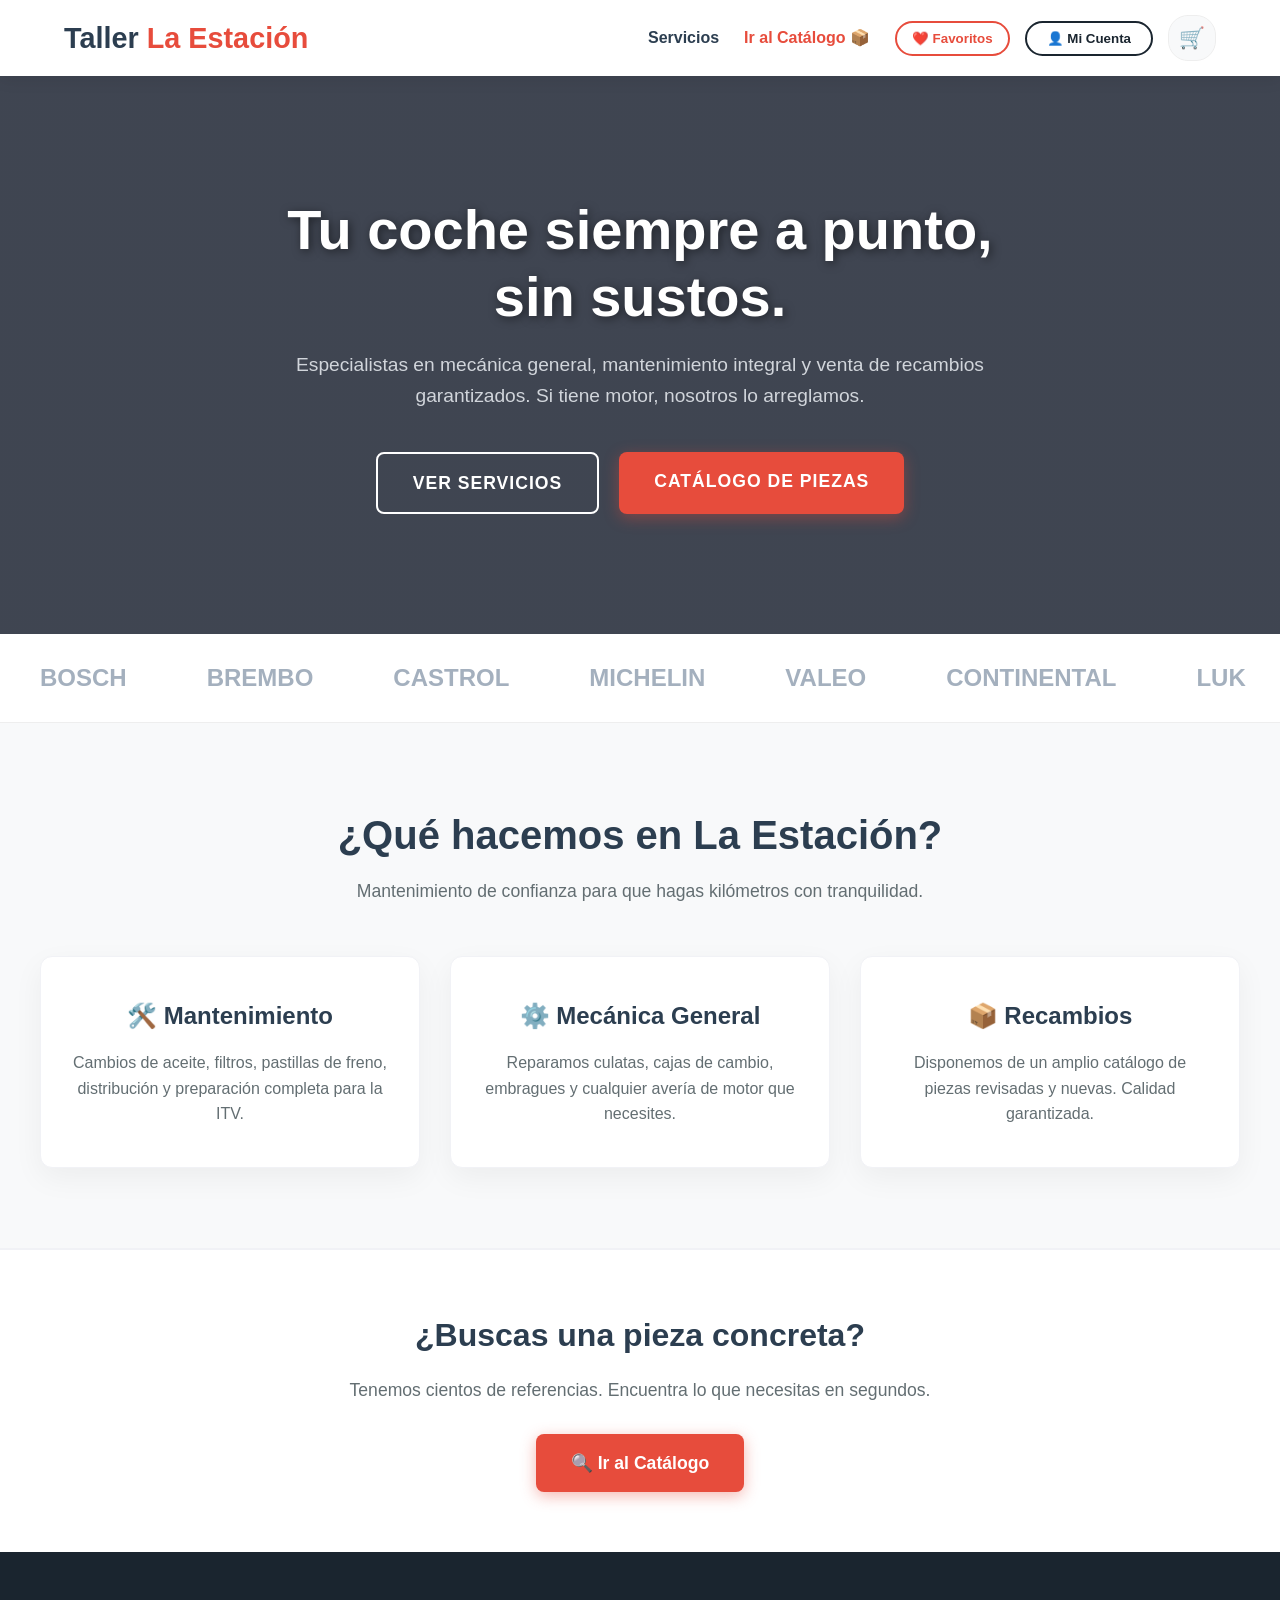
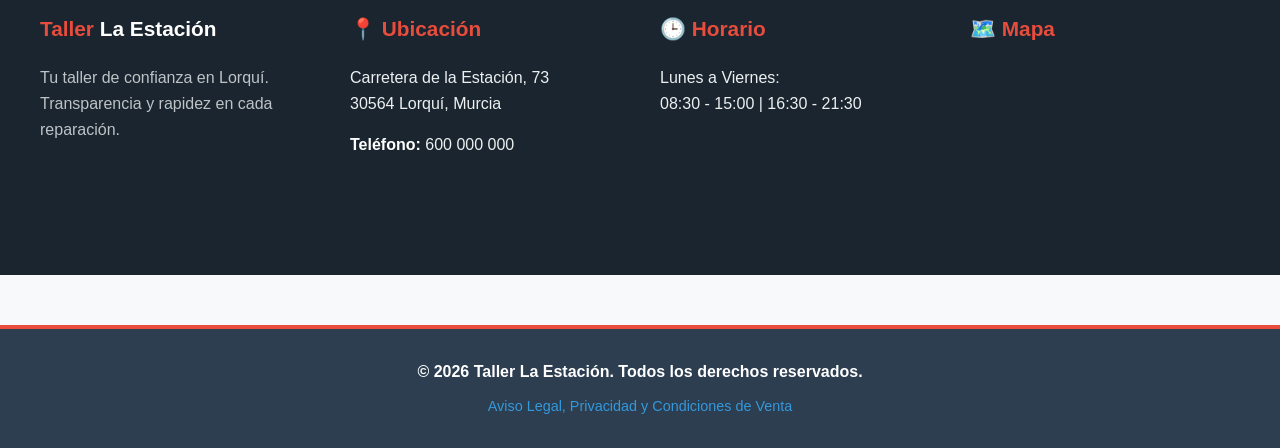
==== commit f8188ca6: "ahora que tiemble" ====
--- a/index.html
+++ b/index.html
@@ -9,7 +9,7 @@
     <meta property="og:title" content="Taller La Estación - Recambios de Confianza">
     <meta property="og:description" content="Encuentra piezas garantizadas para tu coche. Compra online con total seguridad.">
     <meta property="og:type" content="website">
-    <meta property="og:url" content="https://www.tu-dominio.com/"> <meta property="og:image" content="https://via.placeholder.com/600x315.png?text=Logo+Taller+La+Estacion"> <link rel="icon" href="https://via.placeholder.com/32.png?text=⚙️" type="image/png">
+    <meta property="og:url" content="https://tu-usuario.github.io/taller/"> <meta property="og:image" content="https://via.placeholder.com/600x315.png?text=Logo+Taller+La+Estacion"> <link rel="icon" href="https://via.placeholder.com/32.png?text=⚙️" type="image/png">
     <link rel="stylesheet" href="css/style.css">
     
     <style>
@@ -165,7 +165,7 @@
     <section class="llamada-catalogo" style="text-align: center; padding: 60px 20px; background-color: #fff; border-top: 2px solid #f1f2f6;">
         <h2 style="font-size: 2em; color: #2c3e50; margin-bottom: 15px;">¿Buscas una pieza concreta?</h2>
         <p style="font-size: 1.1em; color: #636e72; margin-bottom: 30px; max-width: 600px; margin-left: auto; margin-right: auto; line-height: 1.6;">Tenemos cientos de referencias. Encuentra lo que necesitas en segundos.</p>
-        <a href="recambios.html" class="oculto-en-movil"  style="font-size: 1.1em; padding: 15px 35px; border-radius: 8px; text-decoration: none; color: white; display: inline-block;">🔍 Ir al Catálogo</a>
+        <a href="recambios.html" class="btn-rojo oculto-en-movil" style="font-size: 1.1em; padding: 15px 35px; border-radius: 8px; text-decoration: none; color: white; display: inline-block; background-color: #e74c3c; box-shadow: 0 4px 15px rgba(231, 76, 60, 0.4);">🔍 Ir al Catálogo</a>
     </section>
 
 
--- a/css/style.css
+++ b/css/style.css
@@ -184,101 +184,433 @@
 .pie-pedido { background: #f8f9fa;
 padding: 15px 20px; border-top: 1px solid #eee; text-align: right; }
 
-
 /* ==========================================
-   📱 MÓVIL TOTAL UNIFICADO (CHAPA Y PINTURA FINA)
+   🖥️ ORDENADOR / PC: DISEÑO PREMIUM (Las nuevas tarjetas)
+   ========================================== */
+
+/* La Cuadrícula de Escritorio */
+#almacen-piezas, .grid-recambios { 
+    display: grid; 
+    grid-template-columns: repeat(auto-fill, minmax(250px, 1fr)); /* Se adapta automático */
+    gap: 25px; 
+    padding: 20px 0; 
+}
+
+/* La Tarjeta Base de PC */
+.tarjeta-recambio-limpia {
+    background: #ffffff;
+    border-radius: 10px;
+    border: 1px solid #eaeaea;
+    display: flex;
+    flex-direction: column;
+    overflow: hidden;
+    position: relative;
+    height: 100%;
+    transition: all 0.3s ease;
+}
+
+/* Efecto al pasar el ratón (Se levanta y da sombra) */
+.tarjeta-recambio-limpia:hover {
+    transform: translateY(-5px);
+    box-shadow: 0 15px 35px rgba(0,0,0,0.08);
+    border-color: #d1d8dd;
+    z-index: 2;
+}
+
+/* Etiqueta Recomendado (Arriba a la derecha) */
+.etiqueta-recomendado {
+    position: absolute;
+    top: 12px;
+    right: 12px;
+    background: #f39c12;
+    color: white;
+    padding: 5px 10px;
+    border-radius: 6px;
+    font-size: 0.75em;
+    font-weight: 800;
+    z-index: 10;
+    box-shadow: 0 4px 10px rgba(243, 156, 18, 0.2);
+}
+
+/* Zona de Imagen PC */
+.zona-foto-tarjeta {
+    height: 200px; /* Foto grande para PC */
+    display: flex;
+    align-items: center;
+    justify-content: center;
+    padding: 20px;
+    background: #f8f9fa;
+    border-bottom: 1px solid #f1f2f6;
+    cursor: pointer;
+}
+.zona-foto-tarjeta img {
+    max-height: 100%;
+    max-width: 100%;
+    object-fit: contain;
+    transition: transform 0.3s ease;
+    mix-blend-mode: multiply; /* Quita fondos blancos de las fotos si el fondo es grisáceo */
+}
+.zona-foto-tarjeta:hover img {
+    transform: scale(1.05); /* Pequeño zoom al pasar el ratón */
+}
+
+/* Zona Información Inferior PC */
+.zona-info-tarjeta {
+    padding: 25px;
+    display: flex;
+    flex-direction: column;
+    flex-grow: 1;
+}
+
+/* Estado y Ref */
+.fila-estado-ref {
+    display: flex;
+    justify-content: space-between;
+    align-items: center;
+    margin-bottom: 15px;
+}
+.etiqueta-estado {
+    background: #111827;
+    color: white;
+    padding: 4px 8px;
+    border-radius: 4px;
+    font-size: 0.75em;
+    font-weight: bold;
+    letter-spacing: 0.5px;
+}
+.etiqueta-ref {
+    font-size: 0.85em;
+    color: #7f8c8d;
+    font-family: monospace;
+    background: #f1f2f6;
+    padding: 3px 6px;
+    border-radius: 4px;
+    /* 🛡️ El escudo anti-referencias kilométricas: */
+    max-width: 55%; 
+    white-space: nowrap; 
+    overflow: hidden; 
+    text-overflow: ellipsis; 
+    text-align: right;
+}
+
+/* Título PC */
+.zona-info-tarjeta h3 {
+    font-size: 1.15em;
+    color: #2c3e50;
+    line-height: 1.4;
+    margin: 0 0 15px 0;
+    cursor: pointer;
+    font-weight: 700;
+    display: -webkit-box;
+    -webkit-line-clamp: 2; /* Corta a 2 líneas */
+    -webkit-box-orient: vertical;
+    overflow: hidden;
+    height: 2.8em; /* Altura fija anti-descuadres */
+}
+
+/* Precios PC */
+.zona-precio-tarjeta {
+    margin-top: auto; /* Se empuja hacia abajo */
+    display: flex;
+    flex-direction: column;
+    justify-content: flex-end;
+}
+.precio-tachado {
+    font-size: 0.9em;
+    color: #a4b0be;
+    text-decoration: line-through;
+    margin-bottom: 5px;
+}
+.fila-precio-final {
+    display: flex;
+    align-items: center;
+}
+.precio-actual {
+    font-size: 1.8em;
+    font-weight: 900;
+    color: #e74c3c;
+    line-height: 1;
+}
+.etiqueta-oferta {
+    background: #e74c3c;
+    color: white;
+    font-size: 0.7em;
+    padding: 3px 6px;
+    border-radius: 4px;
+    margin-left: 10px;
+    font-weight: bold;
+}
+
+/* Botón Añadir PC */
+.zona-boton-tarjeta {
+    margin-top: 20px;
+}
+.btn-añadir-tarjeta {
+    width: 100%;
+    padding: 12px;
+    font-size: 1em;
+    background: transparent;
+    color: #e74c3c;
+    border: 2px solid #e74c3c;
+    border-radius: 8px;
+    font-weight: bold;
+    cursor: pointer;
+    transition: all 0.3s ease;
+}
+.btn-añadir-tarjeta:hover {
+    background: #e74c3c;
+    color: white;
+    box-shadow: 0 5px 15px rgba(231, 76, 60, 0.3);
+}
+.btn-agotado-tarjeta {
+    width: 100%;
+    padding: 12px;
+    font-size: 1em;
+    background: #ecf0f1;
+    color: #95a5a6;
+    border: 2px solid #bdc3c7;
+    border-radius: 8px;
+    font-weight: bold;
+    cursor: not-allowed;
+}
+/* ==========================================
+   📱 MÓVIL: ESTILO PCCOMPONENTES (Anti-Sabotaje JS)
    ========================================== */
 @media (max-width: 768px) {
     
-    /* --- 1. LA CABECERA (Desatascada y en 1 línea) --- */
-    .cabecera {
-        flex-direction: row !important; 
-        padding: 10px 5px !important; 
-        flex-wrap: nowrap !important;
-    }
-    
-    /* El logo prohibido que se rompa en 2 líneas */
-    .logo h2 { 
-        font-size: 1.1em !important; 
-        white-space: nowrap !important; 
-        margin: 0 !important;
-    }
-    
-    .menu {
-        gap: 8px !important;
-        flex-wrap: nowrap !important;
-        justify-content: flex-end !important;
-        width: auto !important;
-        margin: 0 !important;
-    }
-
-    /* 🔥 LA MAGIA: Esconde lo que no cabe en el móvil */
-    .oculto-en-movil {
-        display: none !important;
-    }
-
-    /* --- 2. LAS TARJETAS (Adiós efecto limusina) --- */
+    /* --- 1. CABECERA ALINEADA --- */
+    .cabecera { position: static !important; flex-direction: column !important; padding: 12px 10px !important; gap: 12px !important; }
+    .logo h2 { font-size: 1.4em !important; text-align: center !important; margin: 0 !important; }
+    .menu { display: flex !important; flex-direction: row !important; flex-wrap: wrap !important; justify-content: center !important; width: 100% !important; gap: 10px !important; margin: 0 !important;}
+    .menu > * { font-size: 0.9em !important; padding: 5px !important; margin: 0 !important; }
+    .oculto-en-movil { display: none !important; }
+
+    /* --- 2. GRID RÍGIDO --- */
     #almacen-piezas, .grid-recambios {
         display: grid !important;
         grid-template-columns: repeat(2, 1fr) !important;
         gap: 8px !important; 
-        padding: 5px !important;
-        /* ESTO MATA EL ESTIRAMIENTO GIGANTE */
-        align-items: start !important; 
-    }
-
+        padding: 8px !important;
+        background-color: #f5f5f5 !important; 
+        align-items: stretch !important; /* Obliga a igualar alturas */
+    }
+
+    /* --- 3. LA TARJETA (MOLDE INAMOVIBLE Y NEUTRALIZADO) --- */
     .tarjeta-recambio, .grid-recambios > div {
-        padding: 8px !important;
+        background-color: #ffffff !important;
+        border-radius: 6px !important; 
+        /* 🔥 NEUTRALIZAMOS EL JAVASCRIPT AQUÍ: */
+        border: 1px solid #e0e0e0 !important; 
+        box-shadow: none !important; 
+        transform: none !important; /* ¡Mata el salto hacia arriba de las recomendadas! */
+        padding: 0 !important; 
+        margin: 0 !important;
         display: flex !important;
         flex-direction: column !important;
-        justify-content: flex-start !important; /* Quita el espacio en blanco del centro */
-        height: auto !important; /* Miden solo lo que necesitan */
-    }
-
-    /* Fotos compactas */
-    .grid-recambios > div img, .tarjeta-recambio img {
-        height: 80px !important; 
-        object-fit: contain !important;
+        height: auto !important; 
+    }
+
+    /* 🔥 Ocultamos la pegatina amarilla de 'Recomendado' para evitar estorbos */
+    .tarjeta-recambio > div[style*="background:#e1b12c"], .grid-recambios > div > div[style*="background:#e1b12c"] {
+        display: none !important; 
+    }
+
+    /* --- 4. ZONA DE IMAGEN (Altura fija de 130px) --- */
+    .tarjeta-recambio > div[onclick*="abrirModal"]:first-of-type, .grid-recambios > div > div[onclick*="abrirModal"]:first-of-type {
+        height: 130px !important; 
+        min-height: 130px !important;
+        max-height: 130px !important;
+        padding: 10px !important;
+        display: flex !important; align-items: center !important; justify-content: center !important;
+        background: #fff !important; border-bottom: 1px solid #f5f5f5 !important;
+    }
+    .tarjeta-recambio img, .grid-recambios > div img {
+        max-height: 100% !important; max-width: 100% !important; object-fit: contain !important;
+    }
+
+    /* --- 5. ZONA DE INFORMACIÓN --- */
+    .tarjeta-recambio > div:last-child, .grid-recambios > div > div:last-child {
+        padding: 10px !important; 
+        display: flex !important; flex-direction: column !important; 
+        flex-grow: 1 !important; /* Empuja el botón al fondo */
+        justify-content: space-between !important;
+    }
+
+    /* Fila Nuevo + Ref */
+    .tarjeta-recambio > div:last-child > div:first-child, .grid-recambios > div > div:last-child > div:first-child {
+        display: flex !important; justify-content: space-between !important; align-items: center !important; 
         margin-bottom: 8px !important;
-        margin-top: 0 !important;
-    }
-
-    /* Textos y precio ajustados */
-    .grid-recambios > div h3, .tarjeta-recambio h3 {
-        font-size: 0.85em !important;
-        line-height: 1.2 !important;
-        margin-bottom: 5px !important;
-    }
+    }
+    /* Pegatina Nuevo/Revisado */
+    .tarjeta-recambio > div:last-child > div:first-child > span:first-child {
+        font-size: 10px !important; font-weight: bold !important; padding: 2px 5px !important; 
+        background: #fff !important; color: #333 !important; border: 1px solid #ccc !important; border-radius: 4px !important;
+    }
+    /* Referencia a la derecha */
+    .tarjeta-recambio span[title*="Ref:"] {
+        font-size: 10px !important; color: #999 !important; background: transparent !important; padding: 0 !important;
+        max-width: 55% !important; white-space: nowrap !important; overflow: hidden !important; text-overflow: ellipsis !important; text-align: right !important;
+    }
+
+    /* TÍTULO (2 líneas exactas -> 36px) */
+    .tarjeta-recambio h3, .grid-recambios > div h3 {
+        font-size: 13px !important; line-height: 1.4 !important; color: #333 !important; font-weight: 500 !important;
+        height: 36px !important; margin: 0 0 10px 0 !important; 
+        display: -webkit-box !important; -webkit-line-clamp: 2 !important; -webkit-box-orient: vertical !important; overflow: hidden !important;
+    }
+    .tarjeta-recambio p { display: none !important; } /* Oculta descripciones extra */
+
+    /* --- 6. ZONA DE PRECIOS --- */
+    .tarjeta-recambio > div:last-child > div:nth-last-child(2) {
+        margin-top: auto !important; padding-top: 0 !important;
+        display: flex !important; flex-direction: column !important; justify-content: flex-end !important; align-items: flex-start !important;
+        min-height: 40px !important; /* Espacio exacto para viejo y nuevo precio */
+    }
+    /* Precio Antiguo Tachado */
+    .tarjeta-recambio div[style*="flex-direction:column"] > span[style*="line-through"] {
+        font-size: 11px !important; color: #999 !important; line-height: 1 !important; margin-bottom: 2px !important;
+    }
+    /* Precio Final Rojo */
+    .tarjeta-recambio div[style*="margin-top:auto"] span[style*="font-weight:900"] {
+        font-size: 18px !important; font-weight: bold !important; color: #d63031 !important; 
+        display: flex !important; align-items: center !important;
+    }
+    /* Pegatina OFERTA controlada */
+    .tarjeta-recambio div[style*="margin-top:auto"] span[style*="background:#ff7675"] {
+        font-size: 10px !important; padding: 2px 4px !important; border-radius: 4px !important; background: #d63031 !important; color: white !important; 
+        margin-left: 6px !important; border: none !important; line-height: 1 !important;
+    }
+
+    /* --- 7. BOTÓN AÑADIR --- */
+    .tarjeta-recambio > div:last-child > div:last-child { 
+        margin-top: 10px !important; width: 100% !important; display: flex !important; gap: 0 !important; 
+    }
+    .tarjeta-recambio button:not(.btn-rojo) { display: none !important; }
+    .tarjeta-recambio button.btn-rojo {
+        width: 100% !important; padding: 8px !important; font-size: 14px !important; font-weight: bold !important;
+        background: #fff !important; color: #d63031 !important; border: 1px solid #d63031 !important; border-radius: 4px !important; 
+    }
+
+    /* --- 8. BUSCADOR --- */
+    .controles-superiores { flex-direction: column !important; gap: 10px !important; }
+    .controles-superiores input, .controles-superiores select { width: 100% !important; padding: 12px !important; border-radius: 6px !important; border: 1px solid #ddd !important; }
+}
+/* ==========================================
+   📱 MÓVIL: PLANTILLA DE HIERRO V2 (PCCOMPONENTES PURO)
+   ========================================== */
+@media (max-width: 768px) {
     
-    .grid-recambios > div .precio, .tarjeta-recambio .precio {
-        font-size: 1.1em !important;
-        margin-top: auto !important; /* Empuja el precio y los botones abajo limpiamente */
-        margin-bottom: 8px !important;
-    }
-
-    /* Botones de Añadir más pequeñitos */
-    .grid-recambios > div button, .tarjeta-recambio button {
-        padding: 6px !important;
-        font-size: 0.8em !important;
-        min-height: 32px !important;
-    }
-
-    /* --- 3. AJUSTES GENERALES DEL MÓVIL --- */
-    input, select, textarea { font-size: 16px !important; }
-    body, html { overflow-x: hidden !important; }
-    
-    .controles-superiores { flex-direction: column !important; align-items: stretch !important; }
-    .controles-superiores input, .controles-superiores select {
-        width: 100% !important; max-width: 100% !important; box-sizing: border-box !important;
-        padding: 8px !important; min-height: 40px !important;
-    }
-    
-    .hero { padding: 40px 15px !important; }
-    .hero h1 { font-size: 1.6em !important; word-break: break-word !important; }
-    .hero p { font-size: 0.95em !important; }
-    
-    .modal-box, .modal-auth-content {
-        width: 95% !important; padding: 20px 15px !important;
-        margin: 10px auto !important; max-height: 90vh !important; overflow-y: auto !important;
-    }
+    /* 1. CABECERA ALINEADA Y CENTRADA */
+    .cabecera { position: static !important; flex-direction: column !important; padding: 12px 10px !important; gap: 12px !important; }
+    .logo h2 { font-size: 22px !important; text-align: center !important; margin: 0 !important; }
+    .menu { display: flex !important; flex-direction: row !important; flex-wrap: wrap !important; justify-content: center !important; width: 100% !important; gap: 15px !important; margin: 0 !important; }
+    .menu > * { font-size: 14px !important; padding: 0 !important; margin: 0 !important; }
+    .oculto-en-movil { display: none !important; }
+
+    /* 2. GRID MATEMÁTICO */
+    #almacen-piezas, .grid-recambios {
+        display: grid !important;
+        grid-template-columns: repeat(2, 1fr) !important;
+        gap: 8px !important; 
+        padding: 8px !important;
+        background-color: #f5f6fa !important; 
+        align-items: stretch !important; 
+    }
+
+    /* 3. LA TARJETA (El Molde Inamovible) */
+    .tarjeta-recambio-limpia {
+        background-color: #ffffff !important;
+        border-radius: 6px !important; 
+        border: 1px solid #e1e8ed !important;
+        padding: 0 !important; 
+        display: flex !important;
+        flex-direction: column !important;
+        position: relative !important;
+        height: 100% !important; 
+        overflow: hidden !important; 
+    }
+
+    /* Ocultamos el Recomendado para que no estorbe (Si quieres encenderlo luego, dime) */
+    .etiqueta-recomendado { display: none !important; }
+
+    /* 4. ZONA DE IMAGEN (130px EXACTOS) */
+    .zona-foto-tarjeta {
+        height: 130px !important; 
+        min-height: 130px !important;
+        max-height: 130px !important;
+        padding: 10px !important;
+        display: flex !important; align-items: center !important; justify-content: center !important;
+        box-sizing: border-box !important;
+    }
+    .zona-foto-tarjeta img {
+        max-height: 100px !important; max-width: 100% !important; object-fit: contain !important;
+    }
+
+    /* 5. ZONA DE INFORMACIÓN INFERIOR */
+    .zona-info-tarjeta {
+        padding: 10px !important; 
+        display: flex !important; flex-direction: column !important; justify-content: space-between !important;
+        flex-grow: 1 !important; box-sizing: border-box !important;
+    }
+
+    /* Fila Nuevo + Ref (16px exactos) */
+    .fila-estado-ref {
+        display: flex !important; justify-content: space-between !important; align-items: center !important; 
+        height: 16px !important; min-height: 16px !important; margin-bottom: 6px !important; overflow: hidden !important;
+    }
+    .etiqueta-estado {
+        font-size: 9px !important; font-weight: 800 !important; padding: 2px 4px !important; 
+        background: #111827 !important; color: white !important; border-radius: 3px !important; line-height: 1 !important;
+    }
+    .etiqueta-ref {
+        font-size: 10px !important; color: #888 !important; max-width: 60% !important; 
+        white-space: nowrap !important; overflow: hidden !important; text-overflow: ellipsis !important; text-align: right !important;
+    }
+
+    /* TÍTULO (36px exactos -> 2 líneas de texto) */
+    .zona-info-tarjeta h3 {
+        font-size: 12px !important; line-height: 1.5 !important; color: #222 !important; font-weight: 400 !important;
+        height: 36px !important; min-height: 36px !important; max-height: 36px !important; 
+        margin: 0 0 8px 0 !important; 
+        display: -webkit-box !important; -webkit-line-clamp: 2 !important; -webkit-box-orient: vertical !important; overflow: hidden !important;
+    }
+
+    /* 6. ZONA DE PRECIOS (34px exactos) */
+    .zona-precio-tarjeta {
+        margin-top: auto !important; 
+        display: flex !important; flex-direction: column !important; justify-content: flex-end !important; align-items: flex-start !important;
+        height: 34px !important; min-height: 34px !important; max-height: 34px !important; overflow: hidden !important;
+    }
+    .precio-tachado {
+        font-size: 11px !important; color: #888 !important; text-decoration: line-through !important; line-height: 1 !important; margin-bottom: 2px !important;
+    }
+    .fila-precio-final {
+        display: flex !important; align-items: center !important;
+    }
+    .precio-actual {
+        font-size: 16px !important; font-weight: 800 !important; color: #d63031 !important; line-height: 1 !important;
+    }
+    .etiqueta-oferta {
+        font-size: 9px !important; padding: 2px 4px !important; border-radius: 3px !important; background: #e74c3c !important; color: white !important; 
+        margin-left: 6px !important; height: 13px !important; display: inline-flex !important; align-items: center !important; justify-content: center !important; font-weight: bold !important;
+    }
+
+    /* 7. BOTÓN AÑADIR (32px exactos) */
+    .zona-boton-tarjeta { 
+        margin-top: 8px !important; width: 100% !important; 
+        height: 32px !important; min-height: 32px !important; max-height: 32px !important;
+    }
+    .btn-añadir-tarjeta, .btn-agotado-tarjeta {
+        width: 100% !important; height: 100% !important; padding: 0 !important; font-size: 13px !important; border-radius: 4px !important; font-weight: 700 !important; display: flex !important; justify-content: center !important; align-items: center !important;
+    }
+    .btn-añadir-tarjeta {
+        background: #fff !important; color: #e74c3c !important; border: 1px solid #e74c3c !important;
+    }
+    .btn-agotado-tarjeta {
+        background: #e5e7eb !important; color: #9ca3af !important; border: 1px solid #d1d5db !important;
+    }
+
+    /* 8. BUSCADOR Y FILTROS */
+    .controles-superiores { flex-direction: column !important; gap: 10px !important; }
+    .controles-superiores input, .controles-superiores select { width: 100% !important; padding: 12px !important; border-radius: 6px !important; border: 1px solid #ddd !important; }
 }
